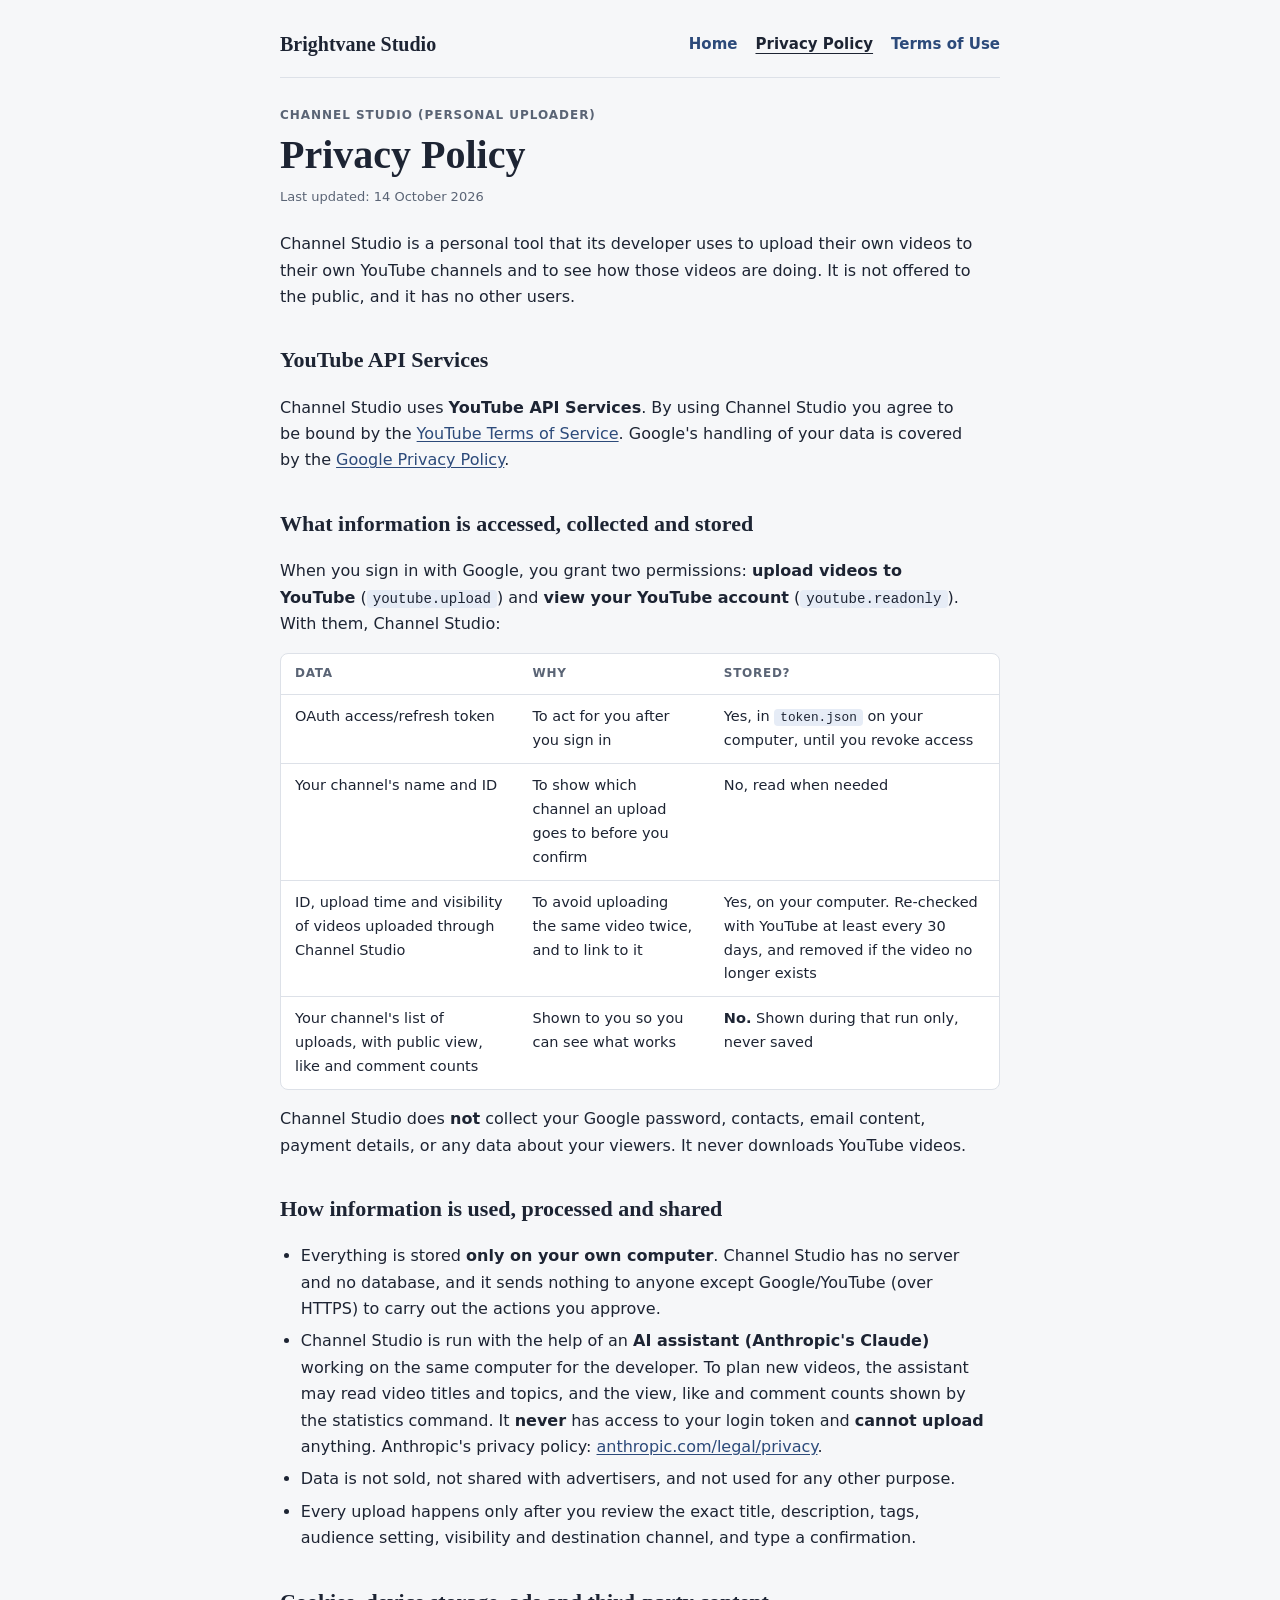
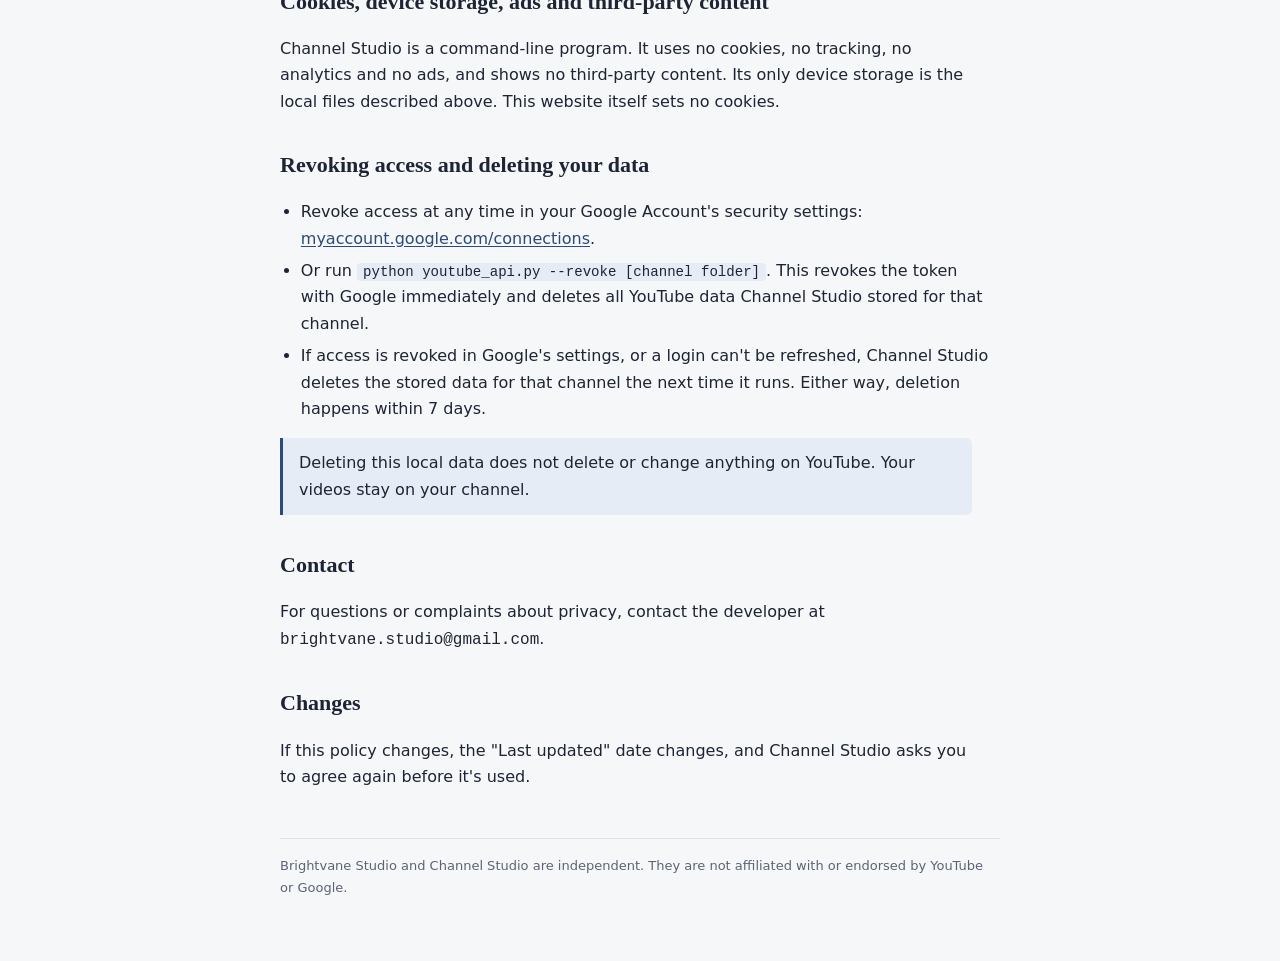
==== privacy.html @ b5968ea5 "Add files via upload" ====
<!doctype html>
<html lang="en">
<head>
<meta charset="utf-8">
<meta name="viewport" content="width=device-width, initial-scale=1">
<title>Privacy Policy | Channel Studio</title>
<meta name="description" content="Privacy Policy for Channel Studio, Brightvane Studio's personal YouTube uploader.">
<link rel="stylesheet" href="style.css">
</head>
<body>
<div class="wrap">
  <nav class="site" aria-label="Site">
    <a class="brand" href="./">Brightvane Studio</a>
    <a href="./">Home</a>
    <a href="privacy.html" aria-current="page">Privacy Policy</a>
    <a href="terms.html">Terms of Use</a>
  </nav>

  <header class="page">
    <p class="eyebrow">Channel Studio (personal uploader)</p>
    <h1>Privacy Policy</h1>
    <p class="updated">Last updated: 14 October 2026</p>
  </header>

  <p>Channel Studio is a personal tool that its developer uses to upload their own videos to their own YouTube channels and to see how those videos are doing. It is not offered to the public, and it has no other users.</p>

  <h2>YouTube API Services</h2>
  <p>Channel Studio uses <strong>YouTube API Services</strong>. By using Channel Studio you agree to be bound by the <a href="https://www.youtube.com/t/terms">YouTube Terms of Service</a>. Google's handling of your data is covered by the <a href="https://policies.google.com/privacy">Google Privacy Policy</a>.</p>

  <h2>What information is accessed, collected and stored</h2>
  <p>When you sign in with Google, you grant two permissions: <strong>upload videos to YouTube</strong> (<code>youtube.upload</code>) and <strong>view your YouTube account</strong> (<code>youtube.readonly</code>). With them, Channel Studio:</p>
  <div class="table-scroll">
    <table>
      <thead><tr><th>Data</th><th>Why</th><th>Stored?</th></tr></thead>
      <tbody>
        <tr><td>OAuth access/refresh token</td><td>To act for you after you sign in</td><td>Yes, in <code>token.json</code> on your computer, until you revoke access</td></tr>
        <tr><td>Your channel's name and ID</td><td>To show which channel an upload goes to before you confirm</td><td>No, read when needed</td></tr>
        <tr><td>ID, upload time and visibility of videos uploaded through Channel Studio</td><td>To avoid uploading the same video twice, and to link to it</td><td>Yes, on your computer. Re-checked with YouTube at least every 30 days, and removed if the video no longer exists</td></tr>
        <tr><td>Your channel's list of uploads, with public view, like and comment counts</td><td>Shown to you so you can see what works</td><td><strong>No.</strong> Shown during that run only, never saved</td></tr>
      </tbody>
    </table>
  </div>
  <p>Channel Studio does <strong>not</strong> collect your Google password, contacts, email content, payment details, or any data about your viewers. It never downloads YouTube videos.</p>

  <h2>How information is used, processed and shared</h2>
  <ul>
    <li>Everything is stored <strong>only on your own computer</strong>. Channel Studio has no server and no database, and it sends nothing to anyone except Google/YouTube (over HTTPS) to carry out the actions you approve.</li>
    <li>Channel Studio is run with the help of an <strong>AI assistant (Anthropic's Claude)</strong> working on the same computer for the developer. To plan new videos, the assistant may read video titles and topics, and the view, like and comment counts shown by the statistics command. It <strong>never</strong> has access to your login token and <strong>cannot upload</strong> anything. Anthropic's privacy policy: <a href="https://www.anthropic.com/legal/privacy">anthropic.com/legal/privacy</a>.</li>
    <li>Data is not sold, not shared with advertisers, and not used for any other purpose.</li>
    <li>Every upload happens only after you review the exact title, description, tags, audience setting, visibility and destination channel, and type a confirmation.</li>
  </ul>

  <h2>Cookies, device storage, ads and third-party content</h2>
  <p>Channel Studio is a command-line program. It uses no cookies, no tracking, no analytics and no ads, and shows no third-party content. Its only device storage is the local files described above. This website itself sets no cookies.</p>

  <h2>Revoking access and deleting your data</h2>
  <ul>
    <li>Revoke access at any time in your Google Account's security settings: <a href="https://myaccount.google.com/connections">myaccount.google.com/connections</a>.</li>
    <li>Or run <code>python youtube_api.py --revoke [channel folder]</code>. This revokes the token with Google immediately and deletes all YouTube data Channel Studio stored for that channel.</li>
    <li>If access is revoked in Google's settings, or a login can't be refreshed, Channel Studio deletes the stored data for that channel the next time it runs. Either way, deletion happens within 7 days.</li>
  </ul>
  <p class="note">Deleting this local data does not delete or change anything on YouTube. Your videos stay on your channel.</p>

  <h2>Contact</h2>
  <p>For questions or complaints about privacy, contact the developer at <span class="email">brightvane.studio@gmail.com</span>.</p>

  <h2>Changes</h2>
  <p>If this policy changes, the "Last updated" date changes, and Channel Studio asks you to agree again before it's used.</p>

  <footer>Brightvane Studio and Channel Studio are independent. They are not affiliated with or endorsed by YouTube or Google.</footer>
</div>
</body>
</html>
---- style.css ----
/* Brightvane Studio site: one readable column, styled like a well-kept handbook. */
:root {
  --bg: #f6f7f9;
  --surface: #ffffff;
  --fg: #1d2433;
  --muted: #5a6475;
  --line: #dde1e8;
  --accent: #2c4a7a;
  --accent-soft: #e6ecf6;
  --font-display: Georgia, "Times New Roman", serif;
  --font-body: "Segoe UI", system-ui, -apple-system, Roboto, Arial, sans-serif;
  --font-mono: Consolas, "SFMono-Regular", Menlo, monospace;
  color-scheme: light;
}
@media (prefers-color-scheme: dark) {
  :root {
    --bg: #11151d; --surface: #181e29; --fg: #e4e8ef; --muted: #9aa4b5;
    --line: #2a3242; --accent: #8fb0e6; --accent-soft: #1f2a3d; color-scheme: dark;
  }
}

* { box-sizing: border-box; }
html { -webkit-text-size-adjust: 100%; }
body { margin: 0; background: var(--bg); color: var(--fg); font-family: var(--font-body); font-size: 16px; line-height: 1.65; }
.wrap { max-width: 760px; margin: 0 auto; padding-inline: 20px; padding-block: 28px 64px; }

nav.site { display: flex; flex-wrap: wrap; align-items: center; gap: 8px 18px; padding-bottom: 16px; border-bottom: 1px solid var(--line); }
nav.site .brand { font-family: var(--font-display); font-weight: 700; font-size: 20px; color: var(--fg); text-decoration: none; margin-right: auto; }
nav.site a { color: var(--accent); text-decoration: none; font-weight: 600; font-size: 15px; }
nav.site a[aria-current="page"] { color: var(--fg); text-decoration: underline; text-underline-offset: 4px; }

header.page { padding-block: 28px 8px; }
.eyebrow { font-size: 12px; letter-spacing: .08em; text-transform: uppercase; color: var(--muted); font-weight: 600; margin: 0; }
h1 { font-family: var(--font-display); font-weight: 700; font-size: clamp(30px, 5vw, 40px); line-height: 1.15; margin: 6px 0 0; text-wrap: balance; }
.updated { font-size: 13px; color: var(--muted); margin: 8px 0 0; }
.lede { color: var(--muted); max-width: 62ch; }
h2 { font-family: var(--font-display); font-weight: 700; font-size: 22px; margin: 32px 0 8px; }
p, li { max-width: 68ch; }
ul, ol { padding-left: 1.3em; display: grid; gap: 6px; }
a { color: var(--accent); text-underline-offset: 2px; }
code { font-family: var(--font-mono); font-size: .88em; background: var(--accent-soft); padding: 1px 6px; border-radius: 4px; overflow-wrap: anywhere; }

.table-scroll { overflow-x: auto; border: 1px solid var(--line); border-radius: 8px; background: var(--surface); margin: 12px 0; }
table { border-collapse: collapse; width: 100%; min-width: 560px; font-size: 14.5px; }
th, td { text-align: left; vertical-align: top; padding: 10px 14px; border-bottom: 1px solid var(--line); }
th { font-size: 12px; letter-spacing: .06em; text-transform: uppercase; color: var(--muted); font-weight: 600; }
tr:last-child td { border-bottom: 0; }

.note { border-left: 3px solid var(--accent); background: var(--accent-soft); padding: 12px 16px; border-radius: 0 6px 6px 0; margin: 16px 0; }
.card { background: var(--surface); border: 1px solid var(--line); border-radius: 8px; padding: 14px 16px; }
.links { display: grid; gap: 10px; grid-template-columns: repeat(auto-fit, minmax(220px, 1fr)); margin-top: 12px; }
.links a.card { text-decoration: none; color: var(--fg); display: grid; gap: 2px; }
.links a.card strong { color: var(--accent); }
.links a.card span { color: var(--muted); font-size: 14px; }
.email { font-family: var(--font-mono); user-select: all; overflow-wrap: anywhere; }

footer { margin-top: 48px; padding-top: 16px; border-top: 1px solid var(--line); font-size: 13px; color: var(--muted); }
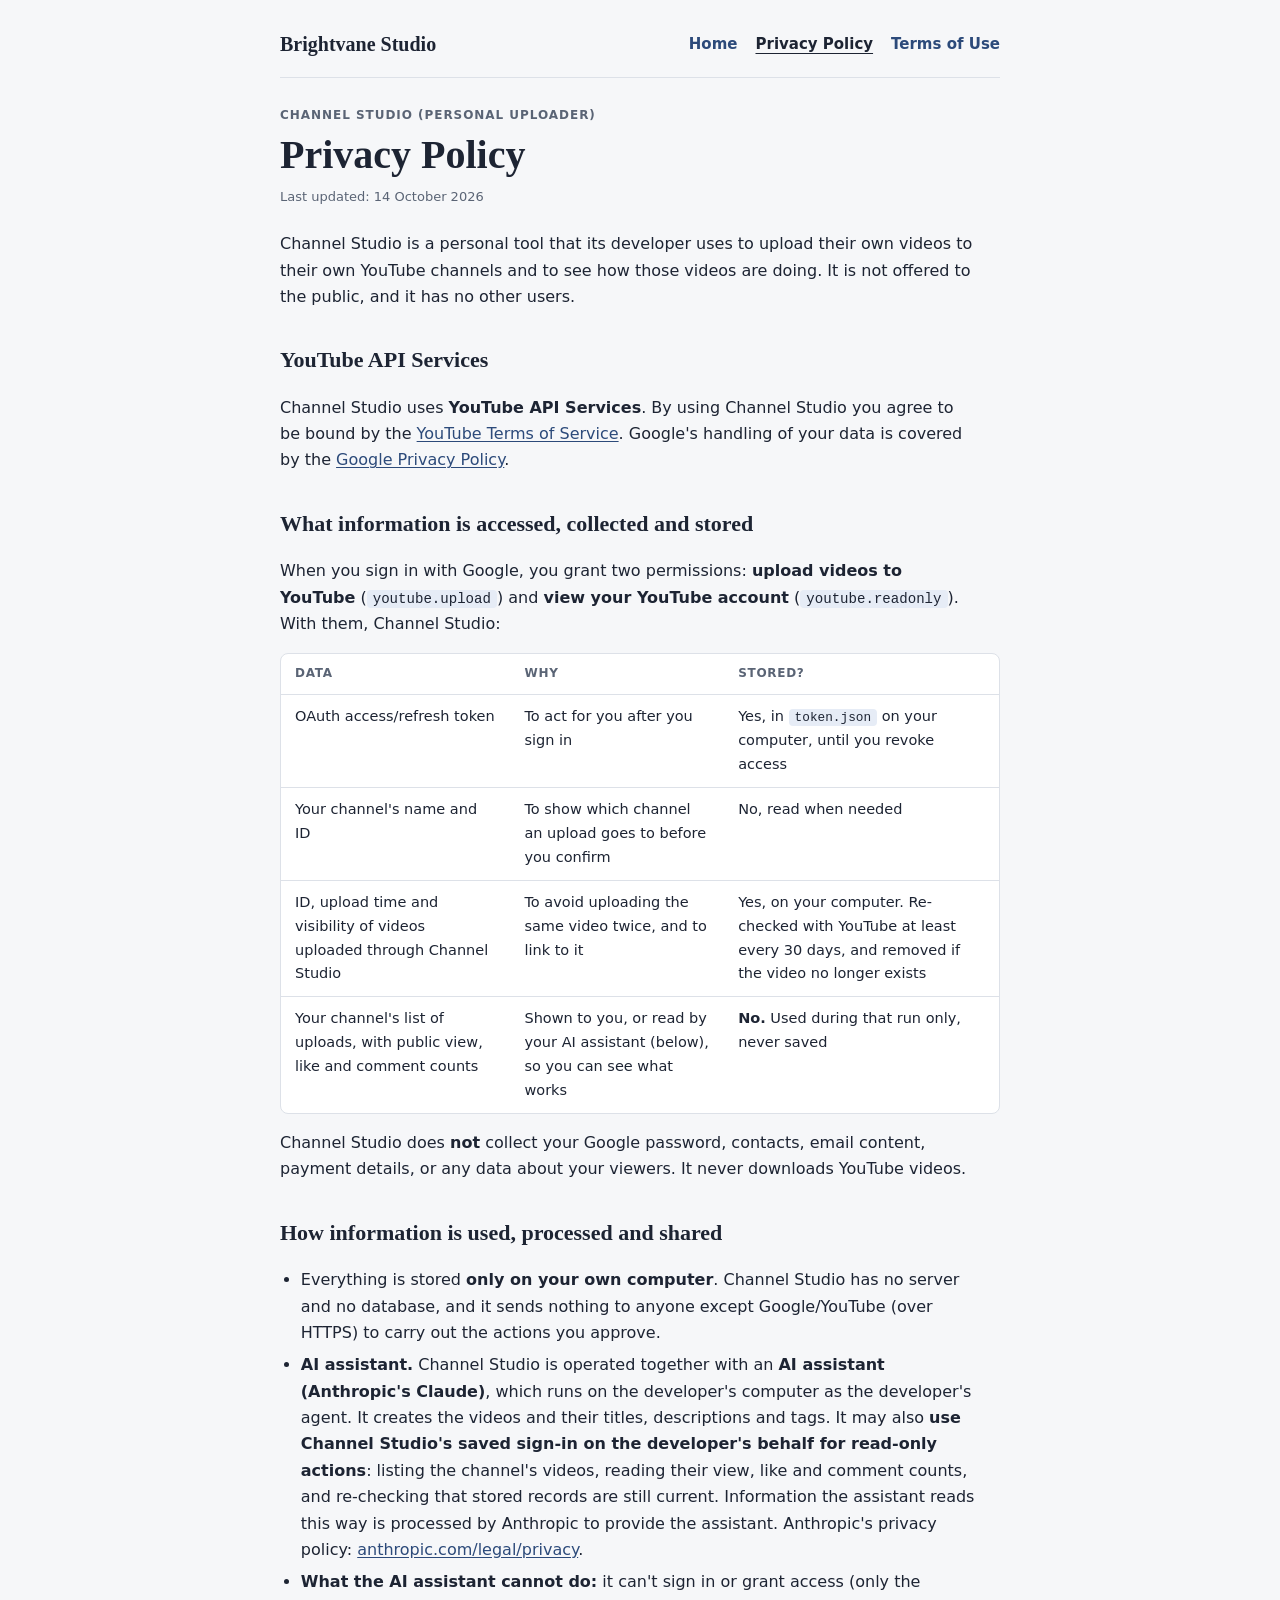
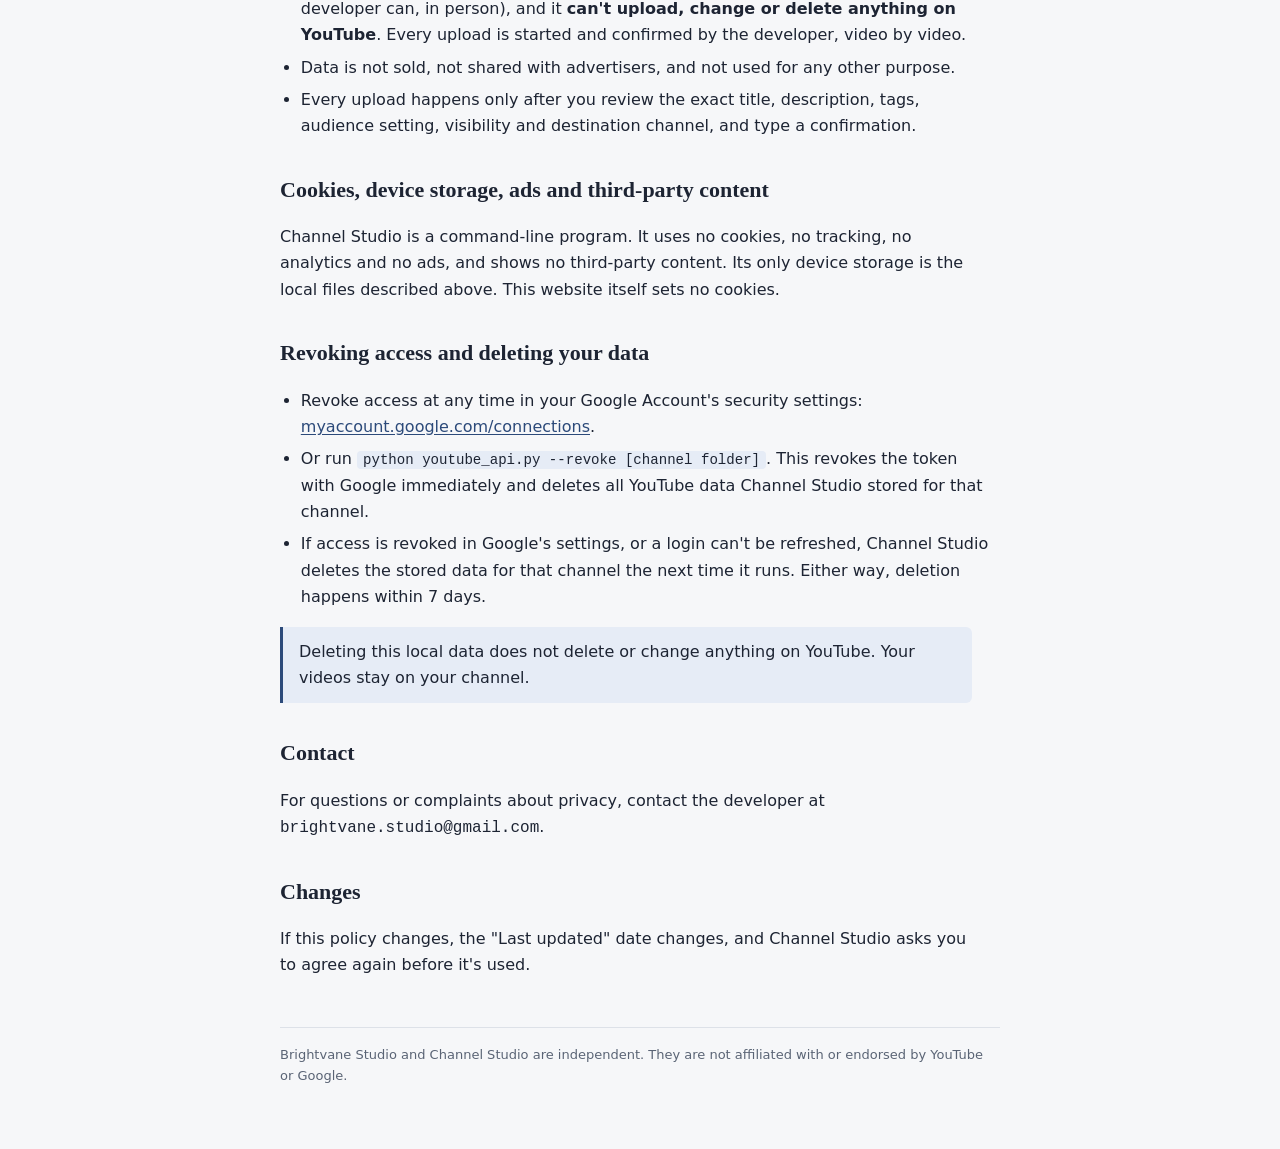
==== commit 83507ecc: "Add files via upload" ====
--- a/privacy.html
+++ b/privacy.html
@@ -1,73 +1,74 @@
-<!doctype html>
-<html lang="en">
-<head>
-<meta charset="utf-8">
-<meta name="viewport" content="width=device-width, initial-scale=1">
-<title>Privacy Policy | Channel Studio</title>
-<meta name="description" content="Privacy Policy for Channel Studio, Brightvane Studio's personal YouTube uploader.">
-<link rel="stylesheet" href="style.css">
-</head>
-<body>
-<div class="wrap">
-  <nav class="site" aria-label="Site">
-    <a class="brand" href="./">Brightvane Studio</a>
-    <a href="./">Home</a>
-    <a href="privacy.html" aria-current="page">Privacy Policy</a>
-    <a href="terms.html">Terms of Use</a>
-  </nav>
-
-  <header class="page">
-    <p class="eyebrow">Channel Studio (personal uploader)</p>
-    <h1>Privacy Policy</h1>
-    <p class="updated">Last updated: 14 October 2026</p>
-  </header>
-
-  <p>Channel Studio is a personal tool that its developer uses to upload their own videos to their own YouTube channels and to see how those videos are doing. It is not offered to the public, and it has no other users.</p>
-
-  <h2>YouTube API Services</h2>
-  <p>Channel Studio uses <strong>YouTube API Services</strong>. By using Channel Studio you agree to be bound by the <a href="https://www.youtube.com/t/terms">YouTube Terms of Service</a>. Google's handling of your data is covered by the <a href="https://policies.google.com/privacy">Google Privacy Policy</a>.</p>
-
-  <h2>What information is accessed, collected and stored</h2>
-  <p>When you sign in with Google, you grant two permissions: <strong>upload videos to YouTube</strong> (<code>youtube.upload</code>) and <strong>view your YouTube account</strong> (<code>youtube.readonly</code>). With them, Channel Studio:</p>
-  <div class="table-scroll">
-    <table>
-      <thead><tr><th>Data</th><th>Why</th><th>Stored?</th></tr></thead>
-      <tbody>
-        <tr><td>OAuth access/refresh token</td><td>To act for you after you sign in</td><td>Yes, in <code>token.json</code> on your computer, until you revoke access</td></tr>
-        <tr><td>Your channel's name and ID</td><td>To show which channel an upload goes to before you confirm</td><td>No, read when needed</td></tr>
-        <tr><td>ID, upload time and visibility of videos uploaded through Channel Studio</td><td>To avoid uploading the same video twice, and to link to it</td><td>Yes, on your computer. Re-checked with YouTube at least every 30 days, and removed if the video no longer exists</td></tr>
-        <tr><td>Your channel's list of uploads, with public view, like and comment counts</td><td>Shown to you so you can see what works</td><td><strong>No.</strong> Shown during that run only, never saved</td></tr>
-      </tbody>
-    </table>
-  </div>
-  <p>Channel Studio does <strong>not</strong> collect your Google password, contacts, email content, payment details, or any data about your viewers. It never downloads YouTube videos.</p>
-
-  <h2>How information is used, processed and shared</h2>
-  <ul>
-    <li>Everything is stored <strong>only on your own computer</strong>. Channel Studio has no server and no database, and it sends nothing to anyone except Google/YouTube (over HTTPS) to carry out the actions you approve.</li>
-    <li>Channel Studio is run with the help of an <strong>AI assistant (Anthropic's Claude)</strong> working on the same computer for the developer. To plan new videos, the assistant may read video titles and topics, and the view, like and comment counts shown by the statistics command. It <strong>never</strong> has access to your login token and <strong>cannot upload</strong> anything. Anthropic's privacy policy: <a href="https://www.anthropic.com/legal/privacy">anthropic.com/legal/privacy</a>.</li>
-    <li>Data is not sold, not shared with advertisers, and not used for any other purpose.</li>
-    <li>Every upload happens only after you review the exact title, description, tags, audience setting, visibility and destination channel, and type a confirmation.</li>
-  </ul>
-
-  <h2>Cookies, device storage, ads and third-party content</h2>
-  <p>Channel Studio is a command-line program. It uses no cookies, no tracking, no analytics and no ads, and shows no third-party content. Its only device storage is the local files described above. This website itself sets no cookies.</p>
-
-  <h2>Revoking access and deleting your data</h2>
-  <ul>
-    <li>Revoke access at any time in your Google Account's security settings: <a href="https://myaccount.google.com/connections">myaccount.google.com/connections</a>.</li>
-    <li>Or run <code>python youtube_api.py --revoke [channel folder]</code>. This revokes the token with Google immediately and deletes all YouTube data Channel Studio stored for that channel.</li>
-    <li>If access is revoked in Google's settings, or a login can't be refreshed, Channel Studio deletes the stored data for that channel the next time it runs. Either way, deletion happens within 7 days.</li>
-  </ul>
-  <p class="note">Deleting this local data does not delete or change anything on YouTube. Your videos stay on your channel.</p>
-
-  <h2>Contact</h2>
-  <p>For questions or complaints about privacy, contact the developer at <span class="email">brightvane.studio@gmail.com</span>.</p>
-
-  <h2>Changes</h2>
-  <p>If this policy changes, the "Last updated" date changes, and Channel Studio asks you to agree again before it's used.</p>
-
-  <footer>Brightvane Studio and Channel Studio are independent. They are not affiliated with or endorsed by YouTube or Google.</footer>
-</div>
-</body>
-</html>
+<!doctype html>
+<html lang="en">
+<head>
+<meta charset="utf-8">
+<meta name="viewport" content="width=device-width, initial-scale=1">
+<title>Privacy Policy | Channel Studio</title>
+<meta name="description" content="Privacy Policy for Channel Studio, Brightvane Studio's personal YouTube uploader.">
+<link rel="stylesheet" href="style.css">
+</head>
+<body>
+<div class="wrap">
+  <nav class="site" aria-label="Site">
+    <a class="brand" href="./">Brightvane Studio</a>
+    <a href="./">Home</a>
+    <a href="privacy.html" aria-current="page">Privacy Policy</a>
+    <a href="terms.html">Terms of Use</a>
+  </nav>
+
+  <header class="page">
+    <p class="eyebrow">Channel Studio (personal uploader)</p>
+    <h1>Privacy Policy</h1>
+    <p class="updated">Last updated: 14 October 2026</p>
+  </header>
+
+  <p>Channel Studio is a personal tool that its developer uses to upload their own videos to their own YouTube channels and to see how those videos are doing. It is not offered to the public, and it has no other users.</p>
+
+  <h2>YouTube API Services</h2>
+  <p>Channel Studio uses <strong>YouTube API Services</strong>. By using Channel Studio you agree to be bound by the <a href="https://www.youtube.com/t/terms">YouTube Terms of Service</a>. Google's handling of your data is covered by the <a href="https://policies.google.com/privacy">Google Privacy Policy</a>.</p>
+
+  <h2>What information is accessed, collected and stored</h2>
+  <p>When you sign in with Google, you grant two permissions: <strong>upload videos to YouTube</strong> (<code>youtube.upload</code>) and <strong>view your YouTube account</strong> (<code>youtube.readonly</code>). With them, Channel Studio:</p>
+  <div class="table-scroll">
+    <table>
+      <thead><tr><th>Data</th><th>Why</th><th>Stored?</th></tr></thead>
+      <tbody>
+        <tr><td>OAuth access/refresh token</td><td>To act for you after you sign in</td><td>Yes, in <code>token.json</code> on your computer, until you revoke access</td></tr>
+        <tr><td>Your channel's name and ID</td><td>To show which channel an upload goes to before you confirm</td><td>No, read when needed</td></tr>
+        <tr><td>ID, upload time and visibility of videos uploaded through Channel Studio</td><td>To avoid uploading the same video twice, and to link to it</td><td>Yes, on your computer. Re-checked with YouTube at least every 30 days, and removed if the video no longer exists</td></tr>
+        <tr><td>Your channel's list of uploads, with public view, like and comment counts</td><td>Shown to you, or read by your AI assistant (below), so you can see what works</td><td><strong>No.</strong> Used during that run only, never saved</td></tr>
+      </tbody>
+    </table>
+  </div>
+  <p>Channel Studio does <strong>not</strong> collect your Google password, contacts, email content, payment details, or any data about your viewers. It never downloads YouTube videos.</p>
+
+  <h2>How information is used, processed and shared</h2>
+  <ul>
+    <li>Everything is stored <strong>only on your own computer</strong>. Channel Studio has no server and no database, and it sends nothing to anyone except Google/YouTube (over HTTPS) to carry out the actions you approve.</li>
+    <li><strong>AI assistant.</strong> Channel Studio is operated together with an <strong>AI assistant (Anthropic's Claude)</strong>, which runs on the developer's computer as the developer's agent. It creates the videos and their titles, descriptions and tags. It may also <strong>use Channel Studio's saved sign-in on the developer's behalf for read-only actions</strong>: listing the channel's videos, reading their view, like and comment counts, and re-checking that stored records are still current. Information the assistant reads this way is processed by Anthropic to provide the assistant. Anthropic's privacy policy: <a href="https://www.anthropic.com/legal/privacy">anthropic.com/legal/privacy</a>.</li>
+    <li><strong>What the AI assistant cannot do:</strong> it can't sign in or grant access (only the developer can, in person), and it <strong>can't upload, change or delete anything on YouTube</strong>. Every upload is started and confirmed by the developer, video by video.</li>
+    <li>Data is not sold, not shared with advertisers, and not used for any other purpose.</li>
+    <li>Every upload happens only after you review the exact title, description, tags, audience setting, visibility and destination channel, and type a confirmation.</li>
+  </ul>
+
+  <h2>Cookies, device storage, ads and third-party content</h2>
+  <p>Channel Studio is a command-line program. It uses no cookies, no tracking, no analytics and no ads, and shows no third-party content. Its only device storage is the local files described above. This website itself sets no cookies.</p>
+
+  <h2>Revoking access and deleting your data</h2>
+  <ul>
+    <li>Revoke access at any time in your Google Account's security settings: <a href="https://myaccount.google.com/connections">myaccount.google.com/connections</a>.</li>
+    <li>Or run <code>python youtube_api.py --revoke [channel folder]</code>. This revokes the token with Google immediately and deletes all YouTube data Channel Studio stored for that channel.</li>
+    <li>If access is revoked in Google's settings, or a login can't be refreshed, Channel Studio deletes the stored data for that channel the next time it runs. Either way, deletion happens within 7 days.</li>
+  </ul>
+  <p class="note">Deleting this local data does not delete or change anything on YouTube. Your videos stay on your channel.</p>
+
+  <h2>Contact</h2>
+  <p>For questions or complaints about privacy, contact the developer at <span class="email">brightvane.studio@gmail.com</span>.</p>
+
+  <h2>Changes</h2>
+  <p>If this policy changes, the "Last updated" date changes, and Channel Studio asks you to agree again before it's used.</p>
+
+  <footer>Brightvane Studio and Channel Studio are independent. They are not affiliated with or endorsed by YouTube or Google.</footer>
+</div>
+</body>
+</html>
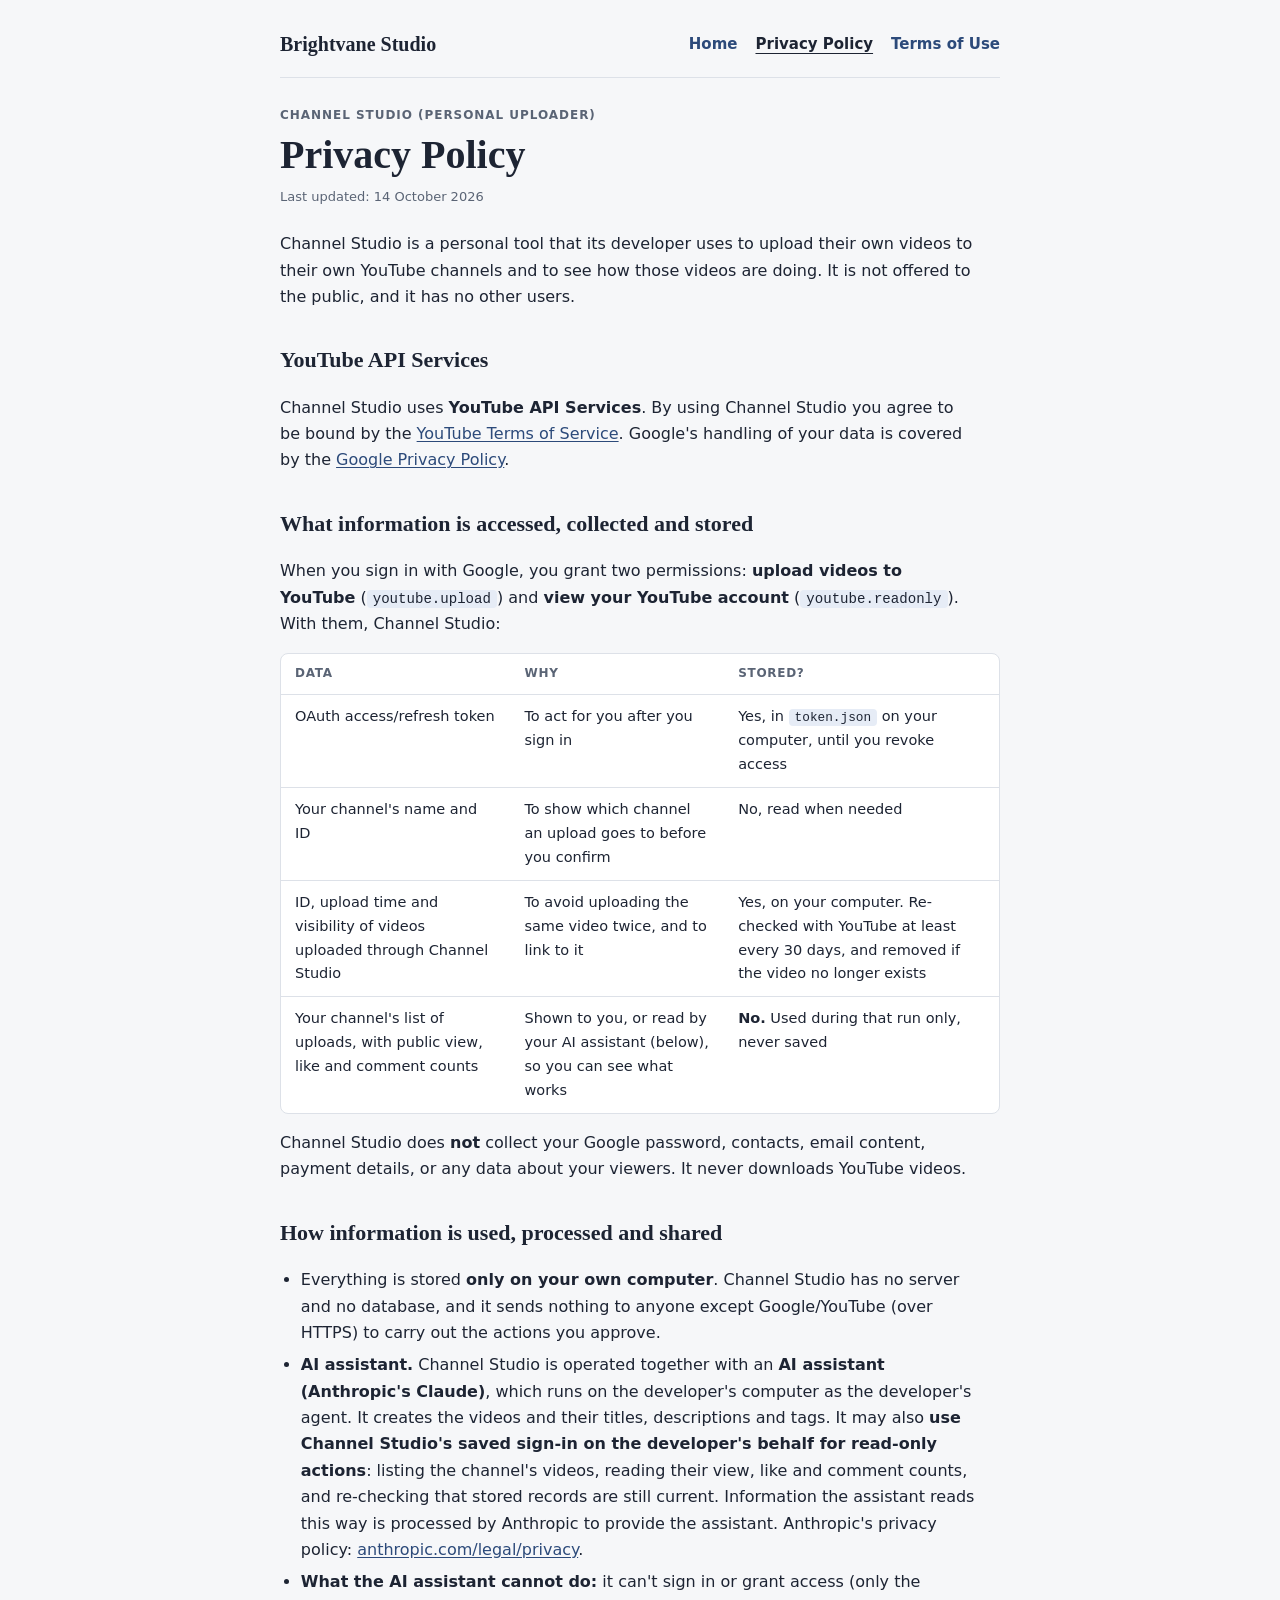
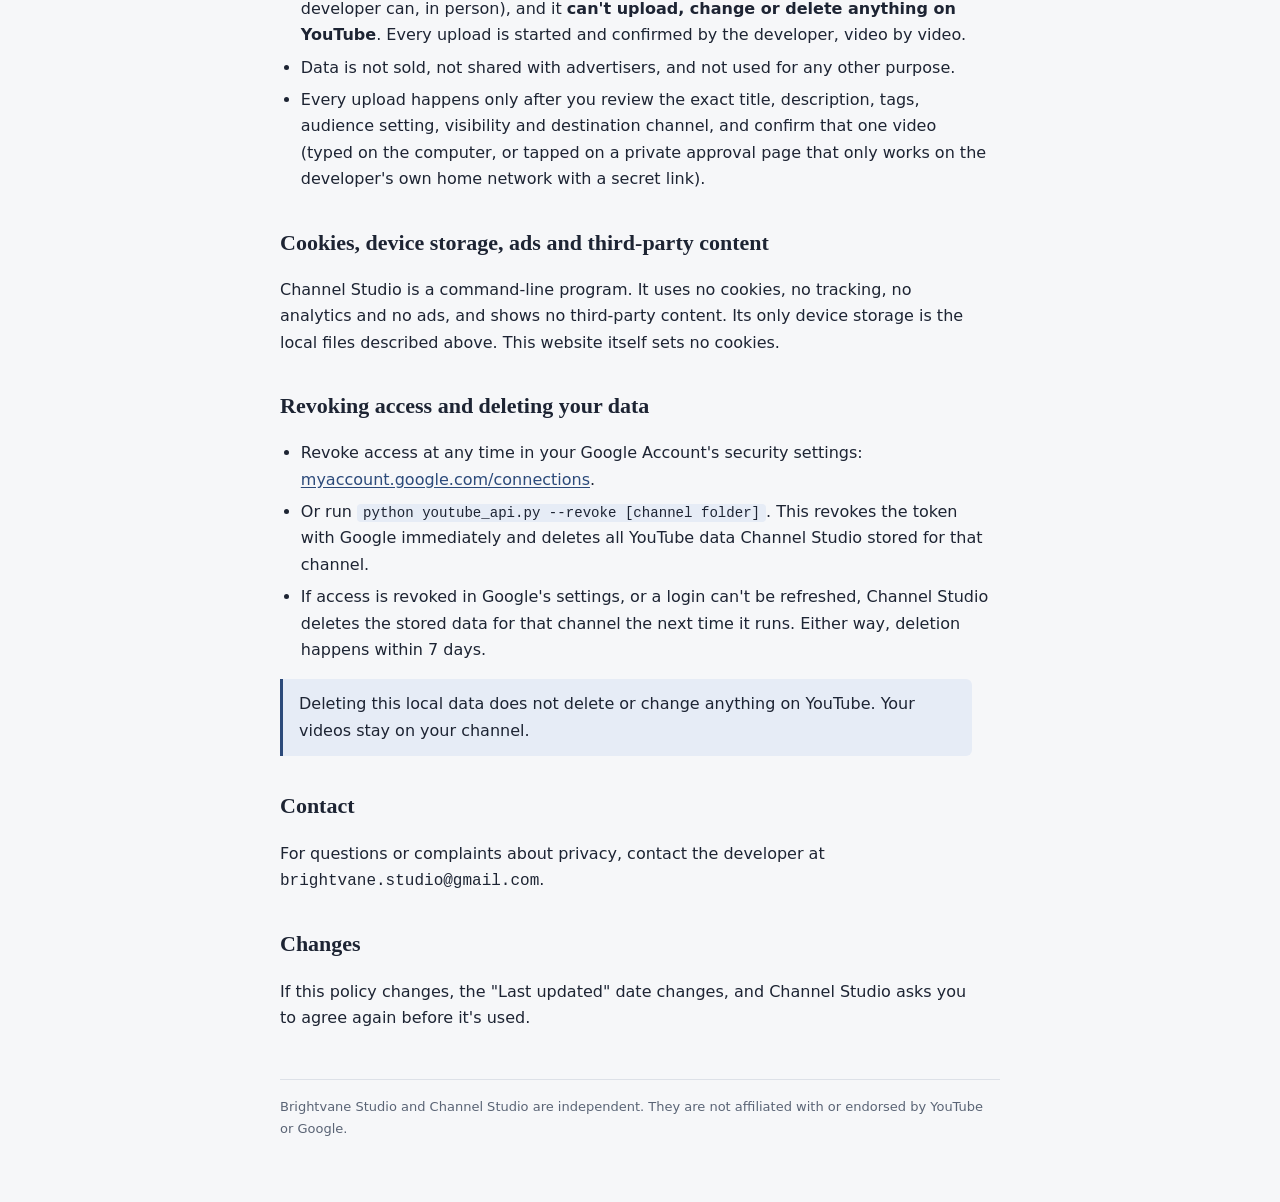
==== commit 0176f06f: "Policies: uploads can also be confirmed on the phone approval page Each upload is still confirmed by" ====
--- a/privacy.html
+++ b/privacy.html
@@ -48,7 +48,7 @@
     <li><strong>AI assistant.</strong> Channel Studio is operated together with an <strong>AI assistant (Anthropic's Claude)</strong>, which runs on the developer's computer as the developer's agent. It creates the videos and their titles, descriptions and tags. It may also <strong>use Channel Studio's saved sign-in on the developer's behalf for read-only actions</strong>: listing the channel's videos, reading their view, like and comment counts, and re-checking that stored records are still current. Information the assistant reads this way is processed by Anthropic to provide the assistant. Anthropic's privacy policy: <a href="https://www.anthropic.com/legal/privacy">anthropic.com/legal/privacy</a>.</li>
     <li><strong>What the AI assistant cannot do:</strong> it can't sign in or grant access (only the developer can, in person), and it <strong>can't upload, change or delete anything on YouTube</strong>. Every upload is started and confirmed by the developer, video by video.</li>
     <li>Data is not sold, not shared with advertisers, and not used for any other purpose.</li>
-    <li>Every upload happens only after you review the exact title, description, tags, audience setting, visibility and destination channel, and type a confirmation.</li>
+    <li>Every upload happens only after you review the exact title, description, tags, audience setting, visibility and destination channel, and confirm that one video (typed on the computer, or tapped on a private approval page that only works on the developer's own home network with a secret link).</li>
   </ul>
 
   <h2>Cookies, device storage, ads and third-party content</h2>
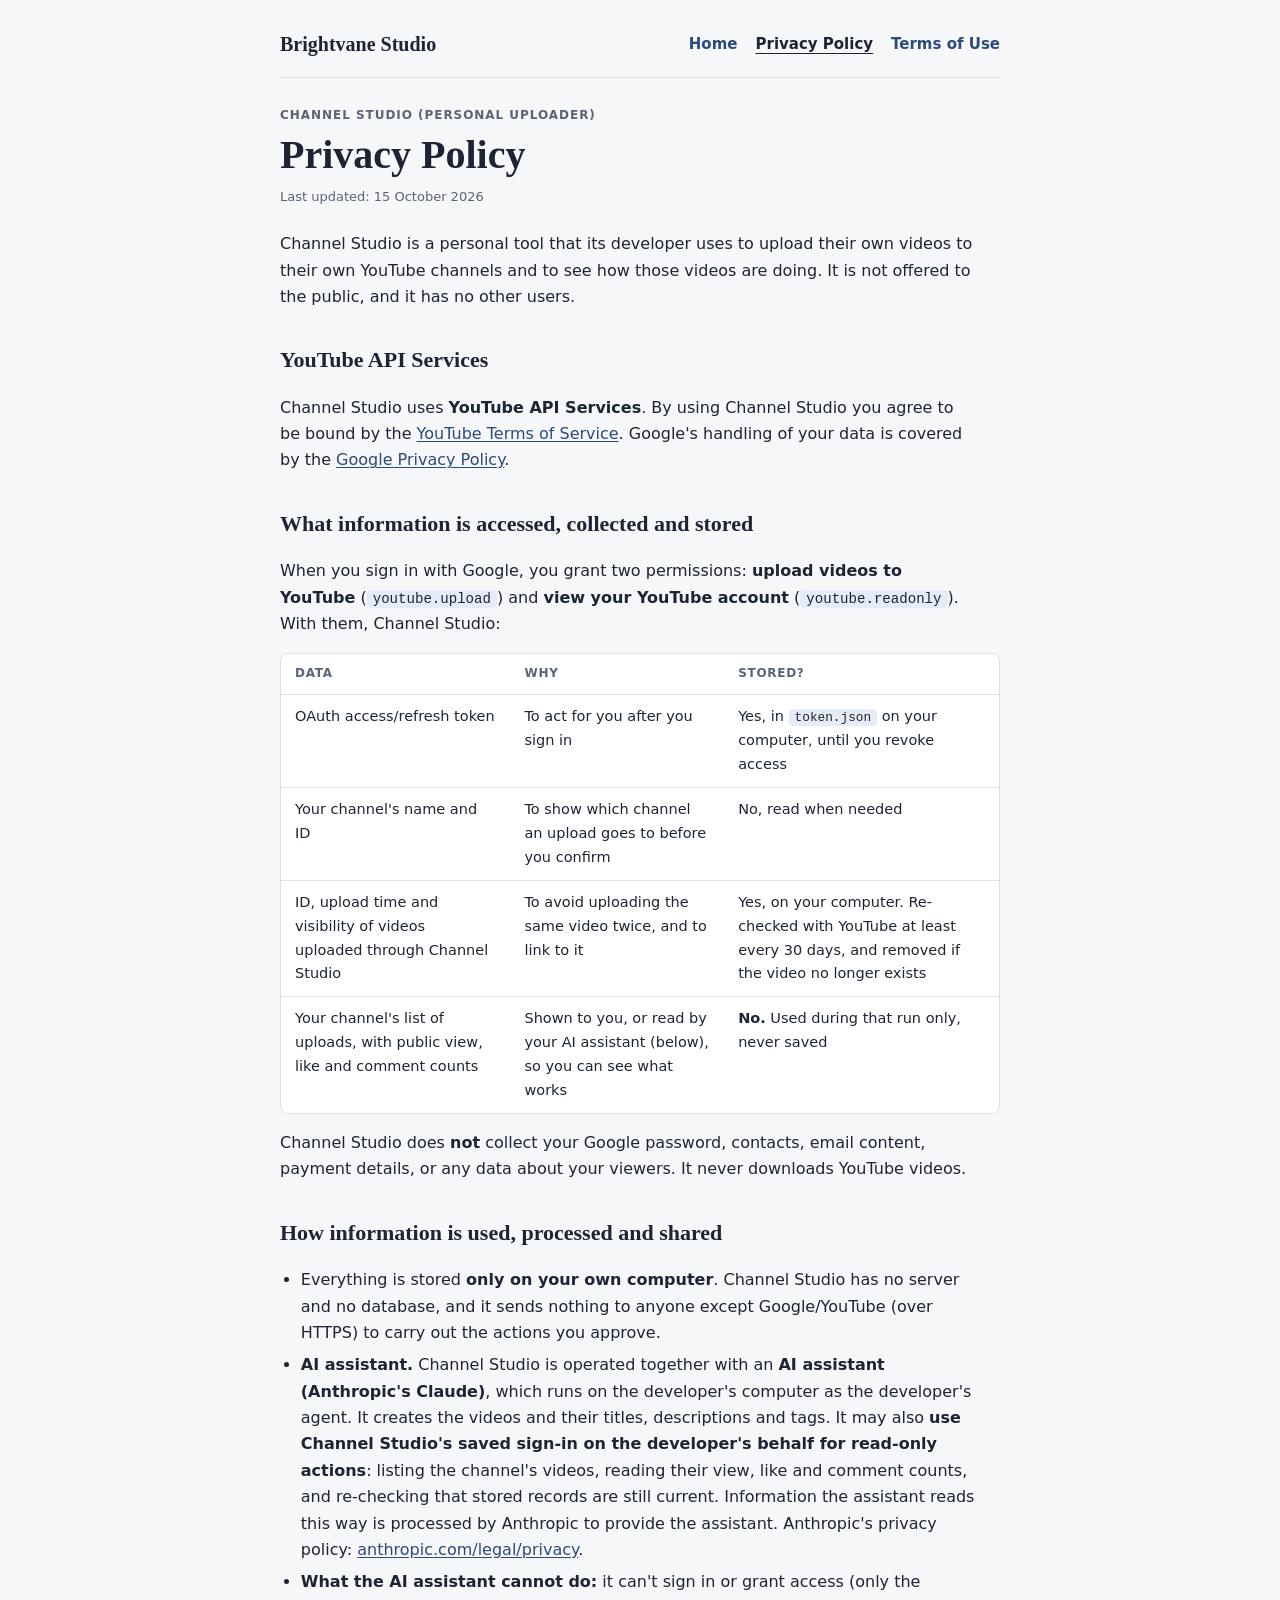
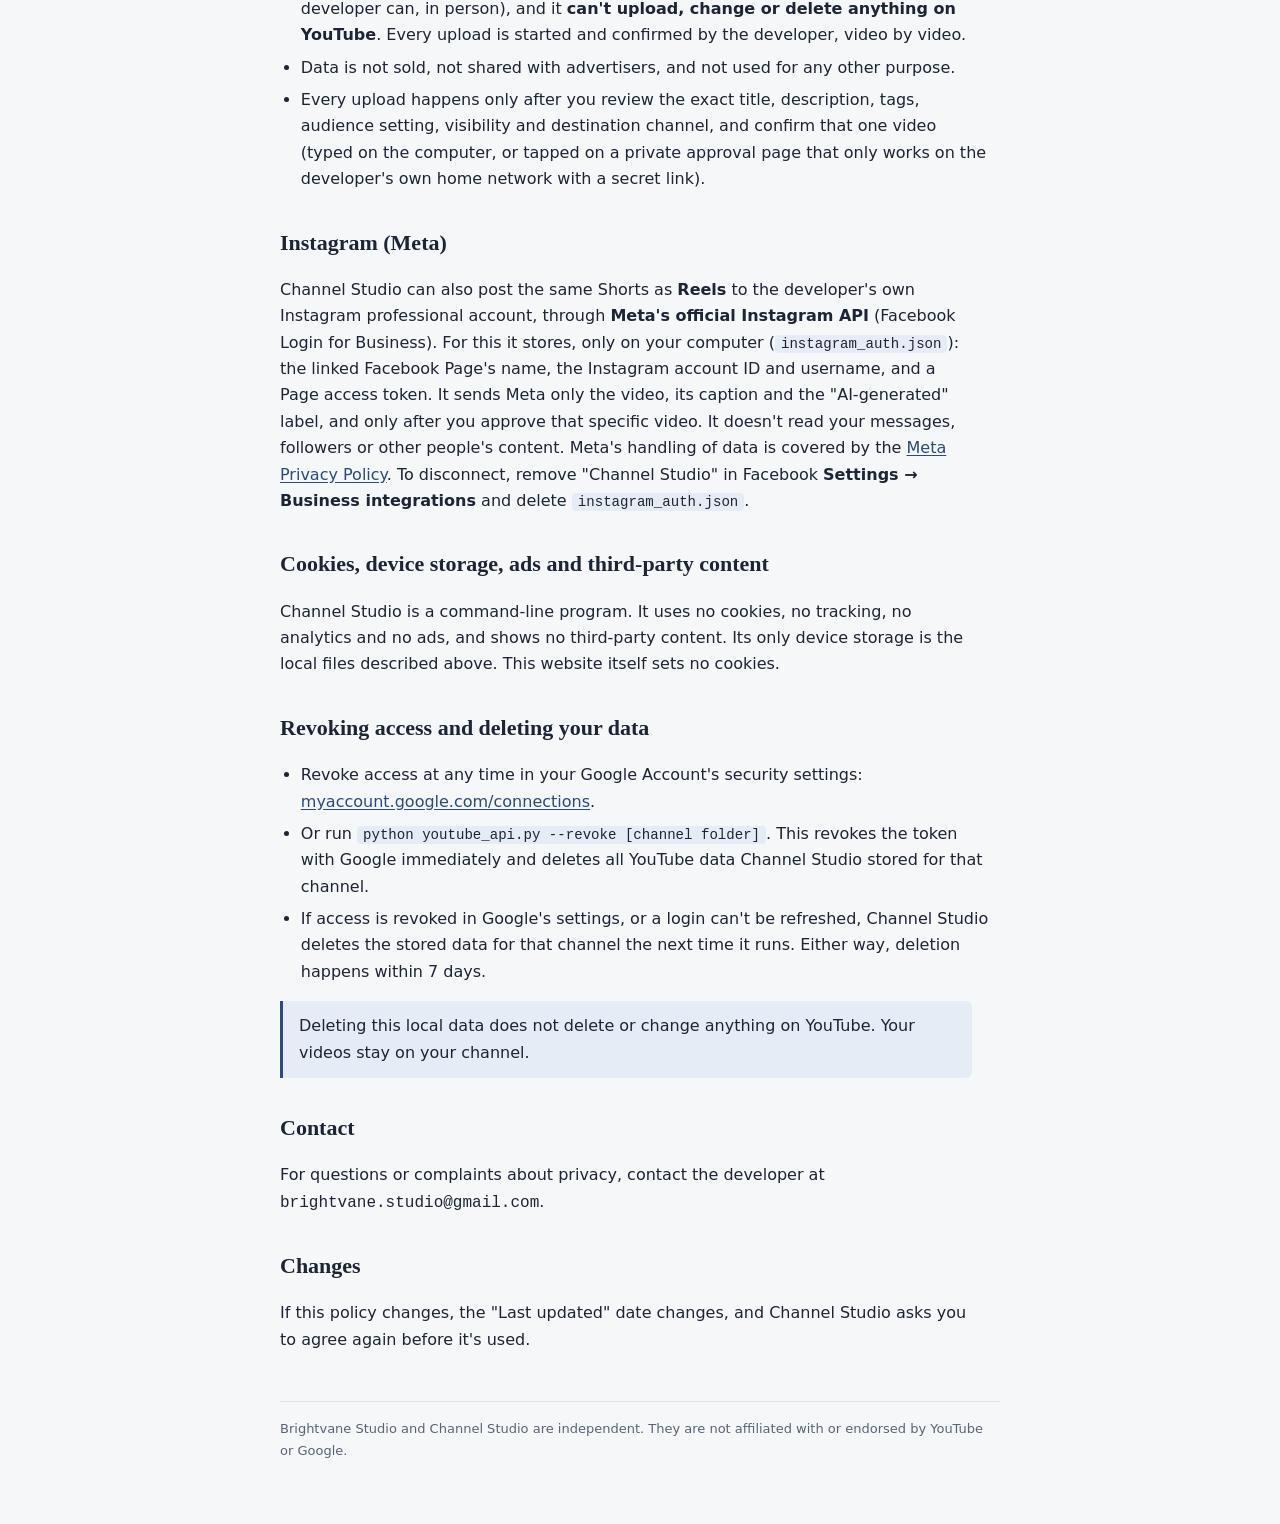
==== commit cb7d9c97: "Policies: posting the same Shorts to Instagram via Meta's official API With the owner's approval of " ====
--- a/privacy.html
+++ b/privacy.html
@@ -19,7 +19,7 @@
   <header class="page">
     <p class="eyebrow">Channel Studio (personal uploader)</p>
     <h1>Privacy Policy</h1>
-    <p class="updated">Last updated: 14 October 2026</p>
+    <p class="updated">Last updated: 15 October 2026</p>
   </header>
 
   <p>Channel Studio is a personal tool that its developer uses to upload their own videos to their own YouTube channels and to see how those videos are doing. It is not offered to the public, and it has no other users.</p>
@@ -51,6 +51,9 @@
     <li>Every upload happens only after you review the exact title, description, tags, audience setting, visibility and destination channel, and confirm that one video (typed on the computer, or tapped on a private approval page that only works on the developer's own home network with a secret link).</li>
   </ul>
 
+  <h2>Instagram (Meta)</h2>
+  <p>Channel Studio can also post the same Shorts as <strong>Reels</strong> to the developer's own Instagram professional account, through <strong>Meta's official Instagram API</strong> (Facebook Login for Business). For this it stores, only on your computer (<code>instagram_auth.json</code>): the linked Facebook Page's name, the Instagram account ID and username, and a Page access token. It sends Meta only the video, its caption and the "AI-generated" label, and only after you approve that specific video. It doesn't read your messages, followers or other people's content. Meta's handling of data is covered by the <a href="https://www.facebook.com/privacy/policy/">Meta Privacy Policy</a>. To disconnect, remove "Channel Studio" in Facebook <strong>Settings → Business integrations</strong> and delete <code>instagram_auth.json</code>.</p>
+
   <h2>Cookies, device storage, ads and third-party content</h2>
   <p>Channel Studio is a command-line program. It uses no cookies, no tracking, no analytics and no ads, and shows no third-party content. Its only device storage is the local files described above. This website itself sets no cookies.</p>
 
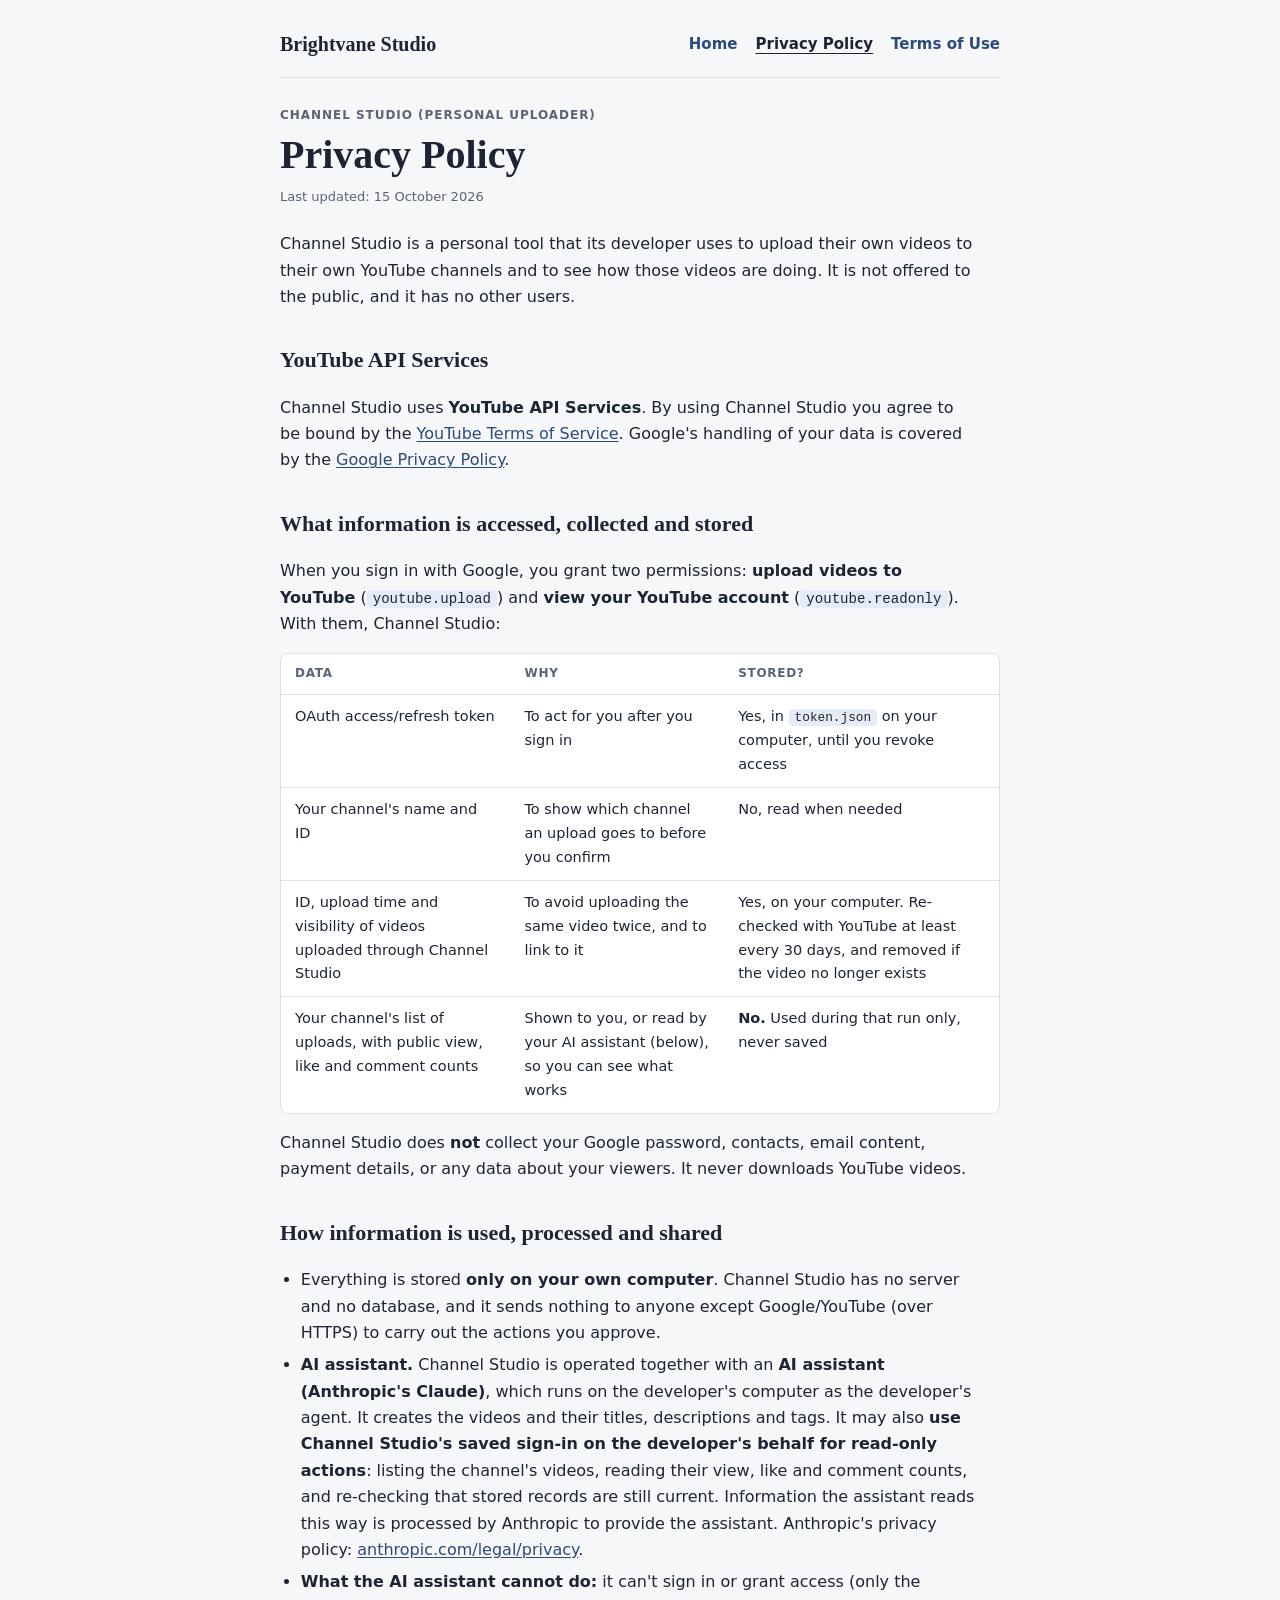
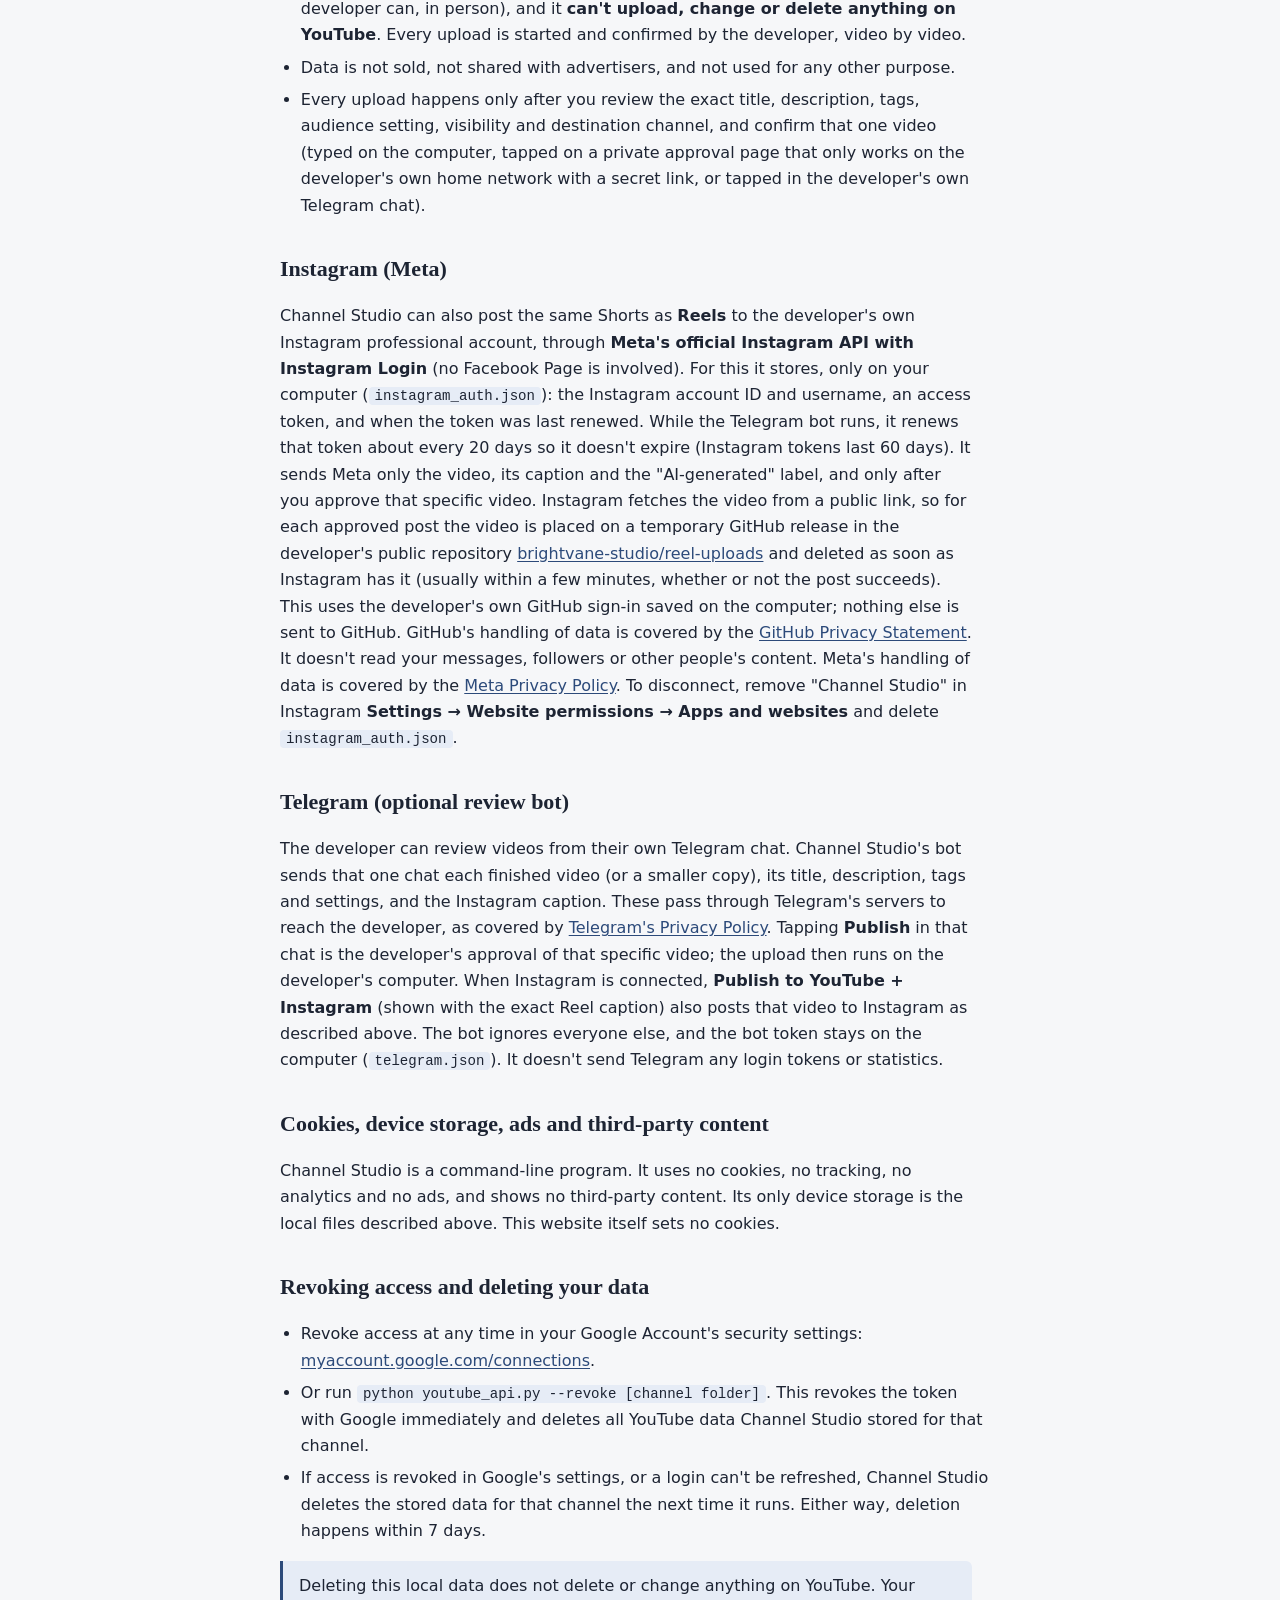
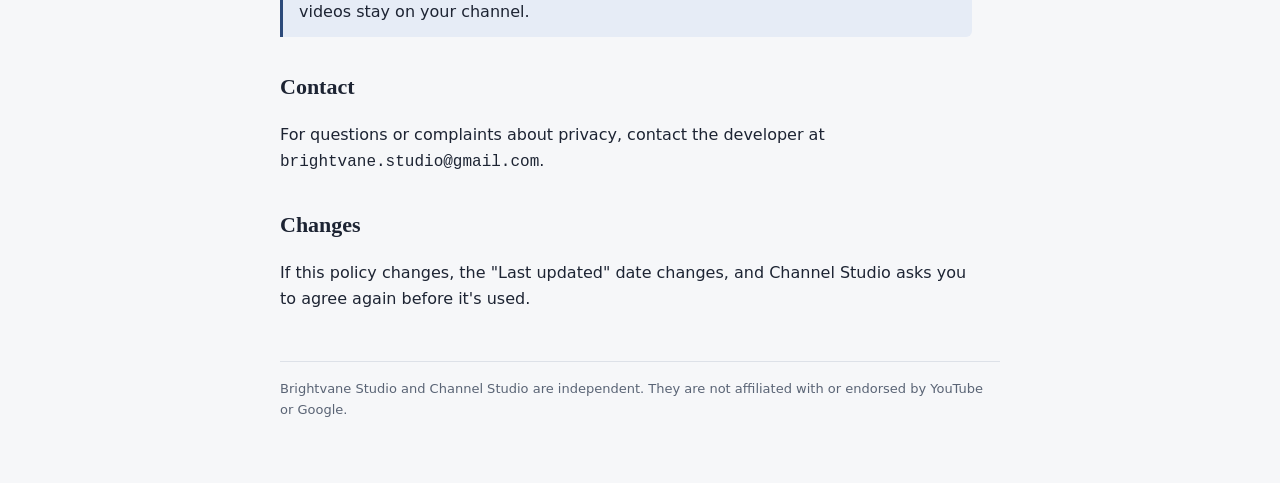
==== commit d20889e0: "Rename Brightvane Animals to Brightvane Mind; disclose Telegram review bot, Instagram Login and temp" ====
--- a/privacy.html
+++ b/privacy.html
@@ -1,77 +1,80 @@
-<!doctype html>
-<html lang="en">
-<head>
-<meta charset="utf-8">
-<meta name="viewport" content="width=device-width, initial-scale=1">
-<title>Privacy Policy | Channel Studio</title>
-<meta name="description" content="Privacy Policy for Channel Studio, Brightvane Studio's personal YouTube uploader.">
-<link rel="stylesheet" href="style.css">
-</head>
-<body>
-<div class="wrap">
-  <nav class="site" aria-label="Site">
-    <a class="brand" href="./">Brightvane Studio</a>
-    <a href="./">Home</a>
-    <a href="privacy.html" aria-current="page">Privacy Policy</a>
-    <a href="terms.html">Terms of Use</a>
-  </nav>
-
-  <header class="page">
-    <p class="eyebrow">Channel Studio (personal uploader)</p>
-    <h1>Privacy Policy</h1>
-    <p class="updated">Last updated: 15 October 2026</p>
-  </header>
-
-  <p>Channel Studio is a personal tool that its developer uses to upload their own videos to their own YouTube channels and to see how those videos are doing. It is not offered to the public, and it has no other users.</p>
-
-  <h2>YouTube API Services</h2>
-  <p>Channel Studio uses <strong>YouTube API Services</strong>. By using Channel Studio you agree to be bound by the <a href="https://www.youtube.com/t/terms">YouTube Terms of Service</a>. Google's handling of your data is covered by the <a href="https://policies.google.com/privacy">Google Privacy Policy</a>.</p>
-
-  <h2>What information is accessed, collected and stored</h2>
-  <p>When you sign in with Google, you grant two permissions: <strong>upload videos to YouTube</strong> (<code>youtube.upload</code>) and <strong>view your YouTube account</strong> (<code>youtube.readonly</code>). With them, Channel Studio:</p>
-  <div class="table-scroll">
-    <table>
-      <thead><tr><th>Data</th><th>Why</th><th>Stored?</th></tr></thead>
-      <tbody>
-        <tr><td>OAuth access/refresh token</td><td>To act for you after you sign in</td><td>Yes, in <code>token.json</code> on your computer, until you revoke access</td></tr>
-        <tr><td>Your channel's name and ID</td><td>To show which channel an upload goes to before you confirm</td><td>No, read when needed</td></tr>
-        <tr><td>ID, upload time and visibility of videos uploaded through Channel Studio</td><td>To avoid uploading the same video twice, and to link to it</td><td>Yes, on your computer. Re-checked with YouTube at least every 30 days, and removed if the video no longer exists</td></tr>
-        <tr><td>Your channel's list of uploads, with public view, like and comment counts</td><td>Shown to you, or read by your AI assistant (below), so you can see what works</td><td><strong>No.</strong> Used during that run only, never saved</td></tr>
-      </tbody>
-    </table>
-  </div>
-  <p>Channel Studio does <strong>not</strong> collect your Google password, contacts, email content, payment details, or any data about your viewers. It never downloads YouTube videos.</p>
-
-  <h2>How information is used, processed and shared</h2>
-  <ul>
-    <li>Everything is stored <strong>only on your own computer</strong>. Channel Studio has no server and no database, and it sends nothing to anyone except Google/YouTube (over HTTPS) to carry out the actions you approve.</li>
-    <li><strong>AI assistant.</strong> Channel Studio is operated together with an <strong>AI assistant (Anthropic's Claude)</strong>, which runs on the developer's computer as the developer's agent. It creates the videos and their titles, descriptions and tags. It may also <strong>use Channel Studio's saved sign-in on the developer's behalf for read-only actions</strong>: listing the channel's videos, reading their view, like and comment counts, and re-checking that stored records are still current. Information the assistant reads this way is processed by Anthropic to provide the assistant. Anthropic's privacy policy: <a href="https://www.anthropic.com/legal/privacy">anthropic.com/legal/privacy</a>.</li>
-    <li><strong>What the AI assistant cannot do:</strong> it can't sign in or grant access (only the developer can, in person), and it <strong>can't upload, change or delete anything on YouTube</strong>. Every upload is started and confirmed by the developer, video by video.</li>
-    <li>Data is not sold, not shared with advertisers, and not used for any other purpose.</li>
-    <li>Every upload happens only after you review the exact title, description, tags, audience setting, visibility and destination channel, and confirm that one video (typed on the computer, or tapped on a private approval page that only works on the developer's own home network with a secret link).</li>
-  </ul>
-
-  <h2>Instagram (Meta)</h2>
-  <p>Channel Studio can also post the same Shorts as <strong>Reels</strong> to the developer's own Instagram professional account, through <strong>Meta's official Instagram API</strong> (Facebook Login for Business). For this it stores, only on your computer (<code>instagram_auth.json</code>): the linked Facebook Page's name, the Instagram account ID and username, and a Page access token. It sends Meta only the video, its caption and the "AI-generated" label, and only after you approve that specific video. It doesn't read your messages, followers or other people's content. Meta's handling of data is covered by the <a href="https://www.facebook.com/privacy/policy/">Meta Privacy Policy</a>. To disconnect, remove "Channel Studio" in Facebook <strong>Settings → Business integrations</strong> and delete <code>instagram_auth.json</code>.</p>
-
-  <h2>Cookies, device storage, ads and third-party content</h2>
-  <p>Channel Studio is a command-line program. It uses no cookies, no tracking, no analytics and no ads, and shows no third-party content. Its only device storage is the local files described above. This website itself sets no cookies.</p>
-
-  <h2>Revoking access and deleting your data</h2>
-  <ul>
-    <li>Revoke access at any time in your Google Account's security settings: <a href="https://myaccount.google.com/connections">myaccount.google.com/connections</a>.</li>
-    <li>Or run <code>python youtube_api.py --revoke [channel folder]</code>. This revokes the token with Google immediately and deletes all YouTube data Channel Studio stored for that channel.</li>
-    <li>If access is revoked in Google's settings, or a login can't be refreshed, Channel Studio deletes the stored data for that channel the next time it runs. Either way, deletion happens within 7 days.</li>
-  </ul>
-  <p class="note">Deleting this local data does not delete or change anything on YouTube. Your videos stay on your channel.</p>
-
-  <h2>Contact</h2>
-  <p>For questions or complaints about privacy, contact the developer at <span class="email">brightvane.studio@gmail.com</span>.</p>
-
-  <h2>Changes</h2>
-  <p>If this policy changes, the "Last updated" date changes, and Channel Studio asks you to agree again before it's used.</p>
-
-  <footer>Brightvane Studio and Channel Studio are independent. They are not affiliated with or endorsed by YouTube or Google.</footer>
-</div>
-</body>
-</html>
+<!doctype html>
+<html lang="en">
+<head>
+<meta charset="utf-8">
+<meta name="viewport" content="width=device-width, initial-scale=1">
+<title>Privacy Policy | Channel Studio</title>
+<meta name="description" content="Privacy Policy for Channel Studio, Brightvane Studio's personal YouTube uploader.">
+<link rel="stylesheet" href="style.css">
+</head>
+<body>
+<div class="wrap">
+  <nav class="site" aria-label="Site">
+    <a class="brand" href="./">Brightvane Studio</a>
+    <a href="./">Home</a>
+    <a href="privacy.html" aria-current="page">Privacy Policy</a>
+    <a href="terms.html">Terms of Use</a>
+  </nav>
+
+  <header class="page">
+    <p class="eyebrow">Channel Studio (personal uploader)</p>
+    <h1>Privacy Policy</h1>
+    <p class="updated">Last updated: 15 October 2026</p>
+  </header>
+
+  <p>Channel Studio is a personal tool that its developer uses to upload their own videos to their own YouTube channels and to see how those videos are doing. It is not offered to the public, and it has no other users.</p>
+
+  <h2>YouTube API Services</h2>
+  <p>Channel Studio uses <strong>YouTube API Services</strong>. By using Channel Studio you agree to be bound by the <a href="https://www.youtube.com/t/terms">YouTube Terms of Service</a>. Google's handling of your data is covered by the <a href="https://policies.google.com/privacy">Google Privacy Policy</a>.</p>
+
+  <h2>What information is accessed, collected and stored</h2>
+  <p>When you sign in with Google, you grant two permissions: <strong>upload videos to YouTube</strong> (<code>youtube.upload</code>) and <strong>view your YouTube account</strong> (<code>youtube.readonly</code>). With them, Channel Studio:</p>
+  <div class="table-scroll">
+    <table>
+      <thead><tr><th>Data</th><th>Why</th><th>Stored?</th></tr></thead>
+      <tbody>
+        <tr><td>OAuth access/refresh token</td><td>To act for you after you sign in</td><td>Yes, in <code>token.json</code> on your computer, until you revoke access</td></tr>
+        <tr><td>Your channel's name and ID</td><td>To show which channel an upload goes to before you confirm</td><td>No, read when needed</td></tr>
+        <tr><td>ID, upload time and visibility of videos uploaded through Channel Studio</td><td>To avoid uploading the same video twice, and to link to it</td><td>Yes, on your computer. Re-checked with YouTube at least every 30 days, and removed if the video no longer exists</td></tr>
+        <tr><td>Your channel's list of uploads, with public view, like and comment counts</td><td>Shown to you, or read by your AI assistant (below), so you can see what works</td><td><strong>No.</strong> Used during that run only, never saved</td></tr>
+      </tbody>
+    </table>
+  </div>
+  <p>Channel Studio does <strong>not</strong> collect your Google password, contacts, email content, payment details, or any data about your viewers. It never downloads YouTube videos.</p>
+
+  <h2>How information is used, processed and shared</h2>
+  <ul>
+    <li>Everything is stored <strong>only on your own computer</strong>. Channel Studio has no server and no database, and it sends nothing to anyone except Google/YouTube (over HTTPS) to carry out the actions you approve.</li>
+    <li><strong>AI assistant.</strong> Channel Studio is operated together with an <strong>AI assistant (Anthropic's Claude)</strong>, which runs on the developer's computer as the developer's agent. It creates the videos and their titles, descriptions and tags. It may also <strong>use Channel Studio's saved sign-in on the developer's behalf for read-only actions</strong>: listing the channel's videos, reading their view, like and comment counts, and re-checking that stored records are still current. Information the assistant reads this way is processed by Anthropic to provide the assistant. Anthropic's privacy policy: <a href="https://www.anthropic.com/legal/privacy">anthropic.com/legal/privacy</a>.</li>
+    <li><strong>What the AI assistant cannot do:</strong> it can't sign in or grant access (only the developer can, in person), and it <strong>can't upload, change or delete anything on YouTube</strong>. Every upload is started and confirmed by the developer, video by video.</li>
+    <li>Data is not sold, not shared with advertisers, and not used for any other purpose.</li>
+    <li>Every upload happens only after you review the exact title, description, tags, audience setting, visibility and destination channel, and confirm that one video (typed on the computer, tapped on a private approval page that only works on the developer's own home network with a secret link, or tapped in the developer's own Telegram chat).</li>
+  </ul>
+
+  <h2>Instagram (Meta)</h2>
+  <p>Channel Studio can also post the same Shorts as <strong>Reels</strong> to the developer's own Instagram professional account, through <strong>Meta's official Instagram API with Instagram Login</strong> (no Facebook Page is involved). For this it stores, only on your computer (<code>instagram_auth.json</code>): the Instagram account ID and username, an access token, and when the token was last renewed. While the Telegram bot runs, it renews that token about every 20 days so it doesn't expire (Instagram tokens last 60 days). It sends Meta only the video, its caption and the "AI-generated" label, and only after you approve that specific video. Instagram fetches the video from a public link, so for each approved post the video is placed on a temporary GitHub release in the developer's public repository <a href="https://github.com/brightvane-studio/reel-uploads">brightvane-studio/reel-uploads</a> and deleted as soon as Instagram has it (usually within a few minutes, whether or not the post succeeds). This uses the developer's own GitHub sign-in saved on the computer; nothing else is sent to GitHub. GitHub's handling of data is covered by the <a href="https://docs.github.com/site-policy/privacy-policies/github-general-privacy-statement">GitHub Privacy Statement</a>. It doesn't read your messages, followers or other people's content. Meta's handling of data is covered by the <a href="https://www.facebook.com/privacy/policy/">Meta Privacy Policy</a>. To disconnect, remove "Channel Studio" in Instagram <strong>Settings → Website permissions → Apps and websites</strong> and delete <code>instagram_auth.json</code>.</p>
+
+  <h2>Telegram (optional review bot)</h2>
+  <p>The developer can review videos from their own Telegram chat. Channel Studio's bot sends that one chat each finished video (or a smaller copy), its title, description, tags and settings, and the Instagram caption. These pass through Telegram's servers to reach the developer, as covered by <a href="https://telegram.org/privacy">Telegram's Privacy Policy</a>. Tapping <strong>Publish</strong> in that chat is the developer's approval of that specific video; the upload then runs on the developer's computer. When Instagram is connected, <strong>Publish to YouTube + Instagram</strong> (shown with the exact Reel caption) also posts that video to Instagram as described above. The bot ignores everyone else, and the bot token stays on the computer (<code>telegram.json</code>). It doesn't send Telegram any login tokens or statistics.</p>
+
+  <h2>Cookies, device storage, ads and third-party content</h2>
+  <p>Channel Studio is a command-line program. It uses no cookies, no tracking, no analytics and no ads, and shows no third-party content. Its only device storage is the local files described above. This website itself sets no cookies.</p>
+
+  <h2>Revoking access and deleting your data</h2>
+  <ul>
+    <li>Revoke access at any time in your Google Account's security settings: <a href="https://myaccount.google.com/connections">myaccount.google.com/connections</a>.</li>
+    <li>Or run <code>python youtube_api.py --revoke [channel folder]</code>. This revokes the token with Google immediately and deletes all YouTube data Channel Studio stored for that channel.</li>
+    <li>If access is revoked in Google's settings, or a login can't be refreshed, Channel Studio deletes the stored data for that channel the next time it runs. Either way, deletion happens within 7 days.</li>
+  </ul>
+  <p class="note">Deleting this local data does not delete or change anything on YouTube. Your videos stay on your channel.</p>
+
+  <h2>Contact</h2>
+  <p>For questions or complaints about privacy, contact the developer at <span class="email">brightvane.studio@gmail.com</span>.</p>
+
+  <h2>Changes</h2>
+  <p>If this policy changes, the "Last updated" date changes, and Channel Studio asks you to agree again before it's used.</p>
+
+  <footer>Brightvane Studio and Channel Studio are independent. They are not affiliated with or endorsed by YouTube or Google.</footer>
+</div>
+</body>
+</html>
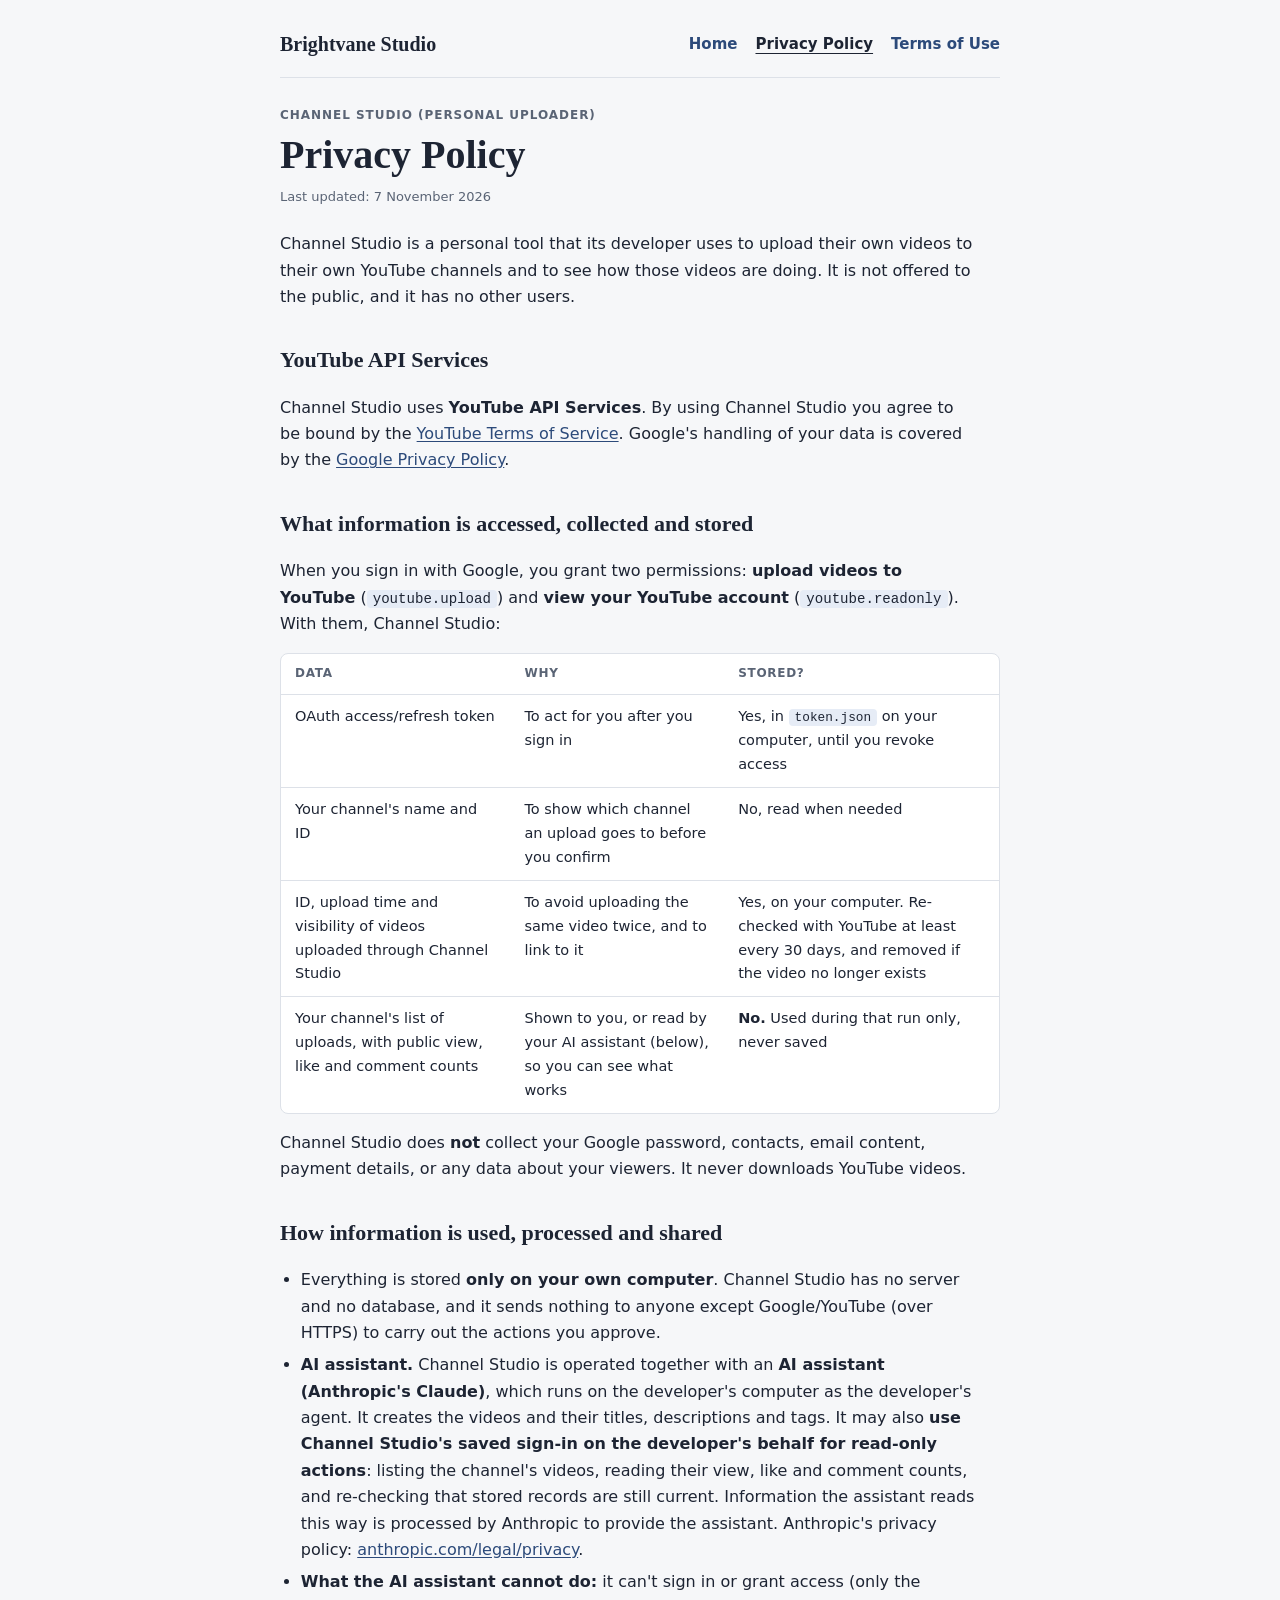
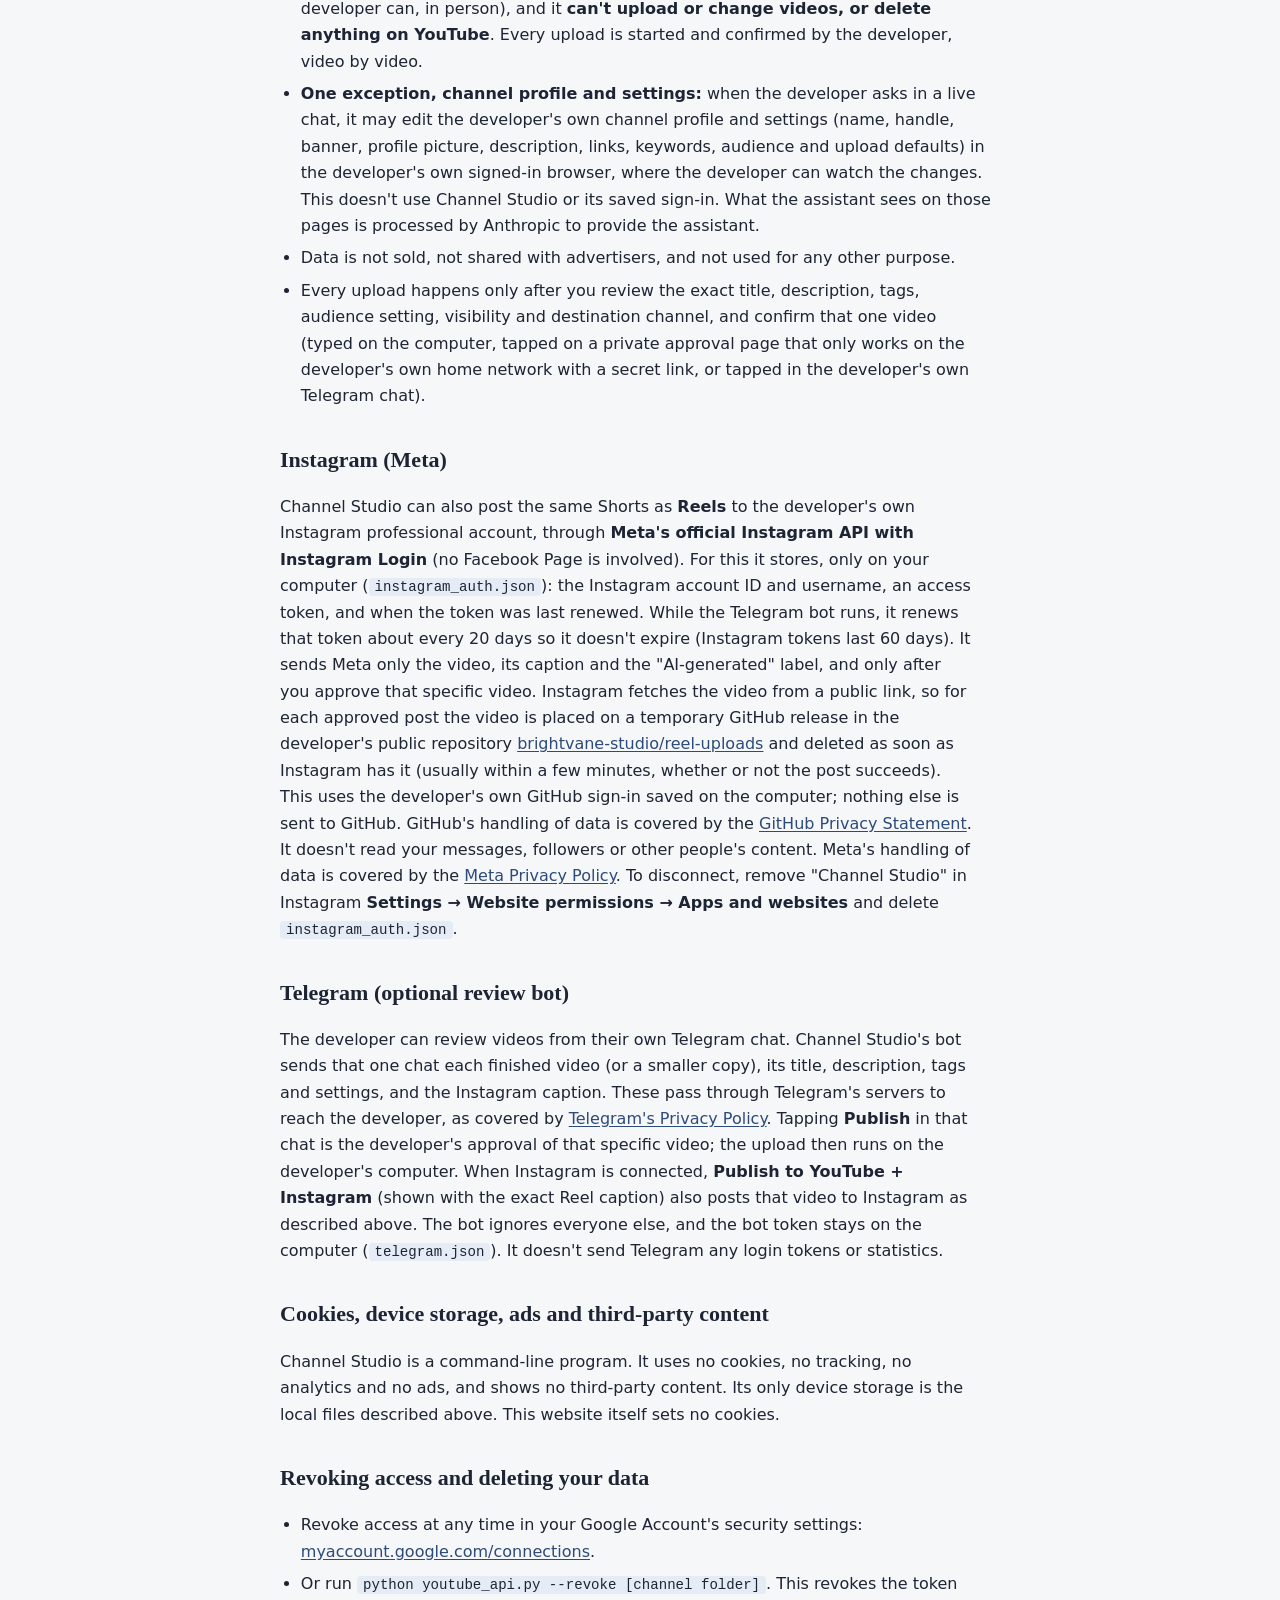
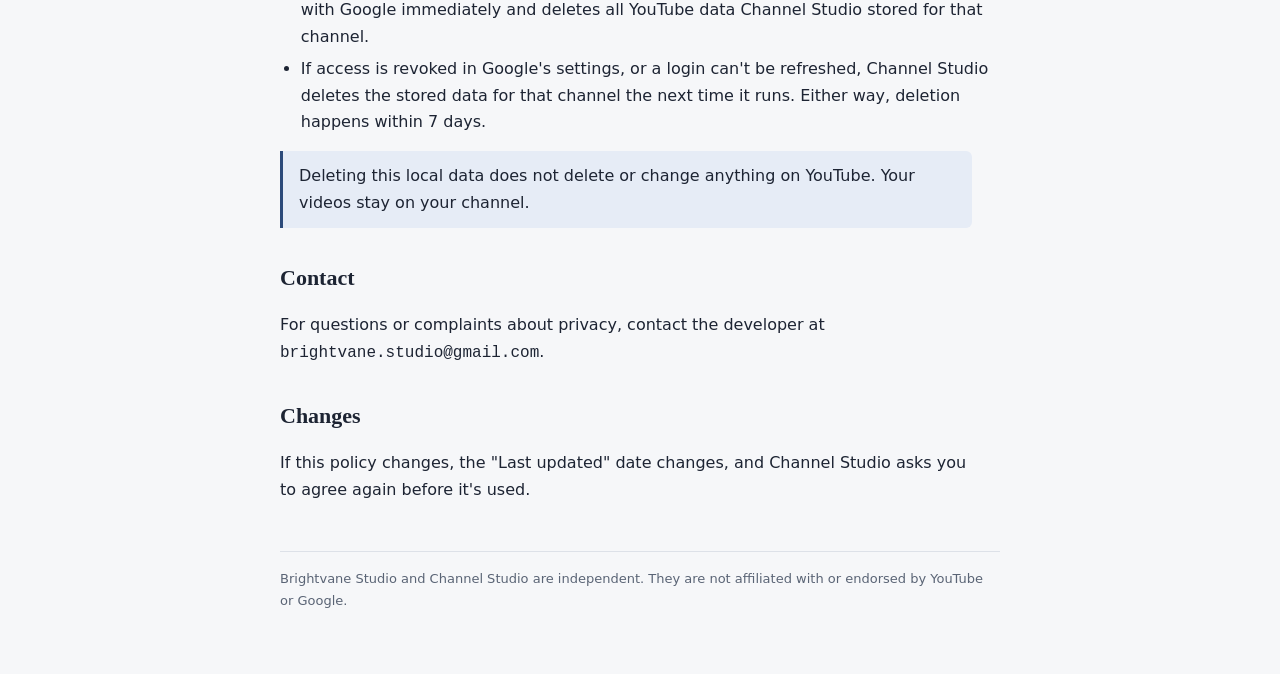
==== commit 9f0119d7: "Policies: assistant may edit channel profile and settings in the owner's browser when asked Co-Autho" ====
--- a/privacy.html
+++ b/privacy.html
@@ -19,7 +19,7 @@
   <header class="page">
     <p class="eyebrow">Channel Studio (personal uploader)</p>
     <h1>Privacy Policy</h1>
-    <p class="updated">Last updated: 15 October 2026</p>
+    <p class="updated">Last updated: 7 November 2026</p>
   </header>
 
   <p>Channel Studio is a personal tool that its developer uses to upload their own videos to their own YouTube channels and to see how those videos are doing. It is not offered to the public, and it has no other users.</p>
@@ -46,7 +46,8 @@
   <ul>
     <li>Everything is stored <strong>only on your own computer</strong>. Channel Studio has no server and no database, and it sends nothing to anyone except Google/YouTube (over HTTPS) to carry out the actions you approve.</li>
     <li><strong>AI assistant.</strong> Channel Studio is operated together with an <strong>AI assistant (Anthropic's Claude)</strong>, which runs on the developer's computer as the developer's agent. It creates the videos and their titles, descriptions and tags. It may also <strong>use Channel Studio's saved sign-in on the developer's behalf for read-only actions</strong>: listing the channel's videos, reading their view, like and comment counts, and re-checking that stored records are still current. Information the assistant reads this way is processed by Anthropic to provide the assistant. Anthropic's privacy policy: <a href="https://www.anthropic.com/legal/privacy">anthropic.com/legal/privacy</a>.</li>
-    <li><strong>What the AI assistant cannot do:</strong> it can't sign in or grant access (only the developer can, in person), and it <strong>can't upload, change or delete anything on YouTube</strong>. Every upload is started and confirmed by the developer, video by video.</li>
+    <li><strong>What the AI assistant cannot do:</strong> it can't sign in or grant access (only the developer can, in person), and it <strong>can't upload or change videos, or delete anything on YouTube</strong>. Every upload is started and confirmed by the developer, video by video.</li>
+    <li><strong>One exception, channel profile and settings:</strong> when the developer asks in a live chat, it may edit the developer's own channel profile and settings (name, handle, banner, profile picture, description, links, keywords, audience and upload defaults) in the developer's own signed-in browser, where the developer can watch the changes. This doesn't use Channel Studio or its saved sign-in. What the assistant sees on those pages is processed by Anthropic to provide the assistant.</li>
     <li>Data is not sold, not shared with advertisers, and not used for any other purpose.</li>
     <li>Every upload happens only after you review the exact title, description, tags, audience setting, visibility and destination channel, and confirm that one video (typed on the computer, tapped on a private approval page that only works on the developer's own home network with a secret link, or tapped in the developer's own Telegram chat).</li>
   </ul>
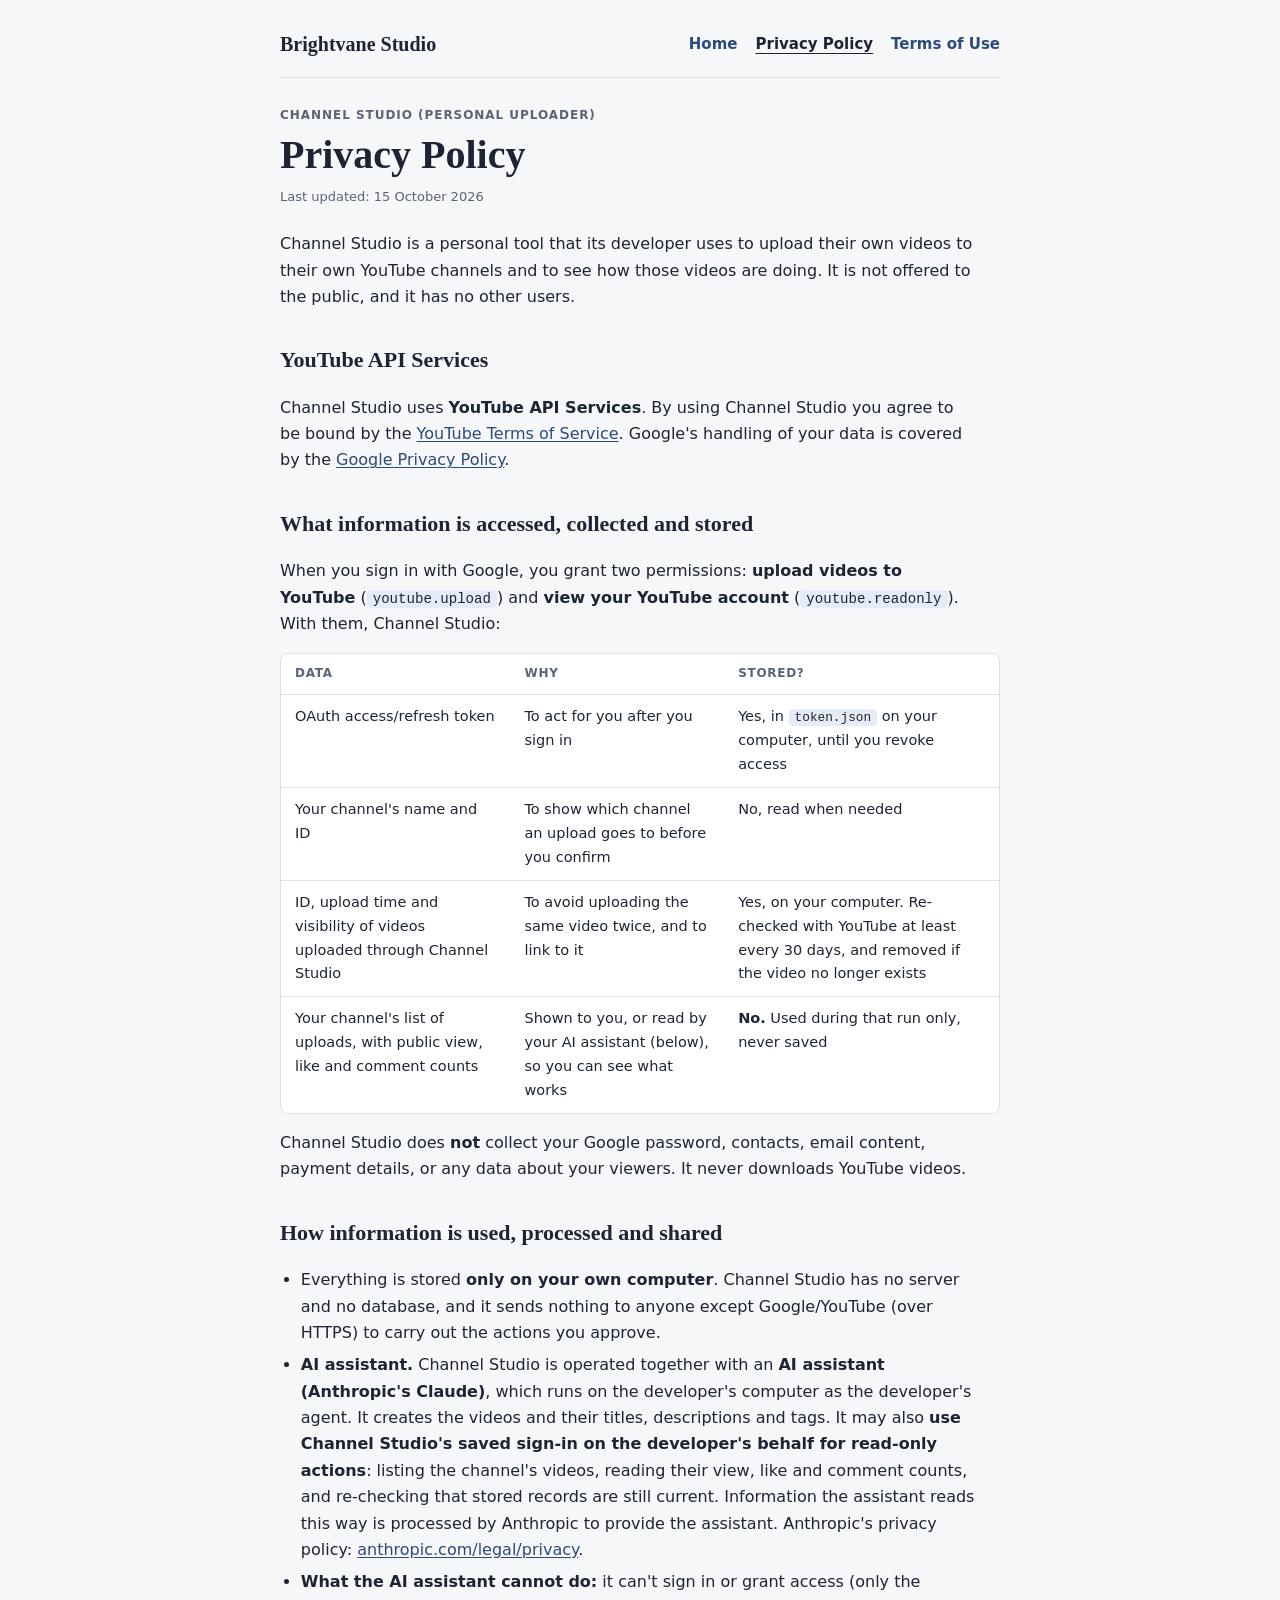
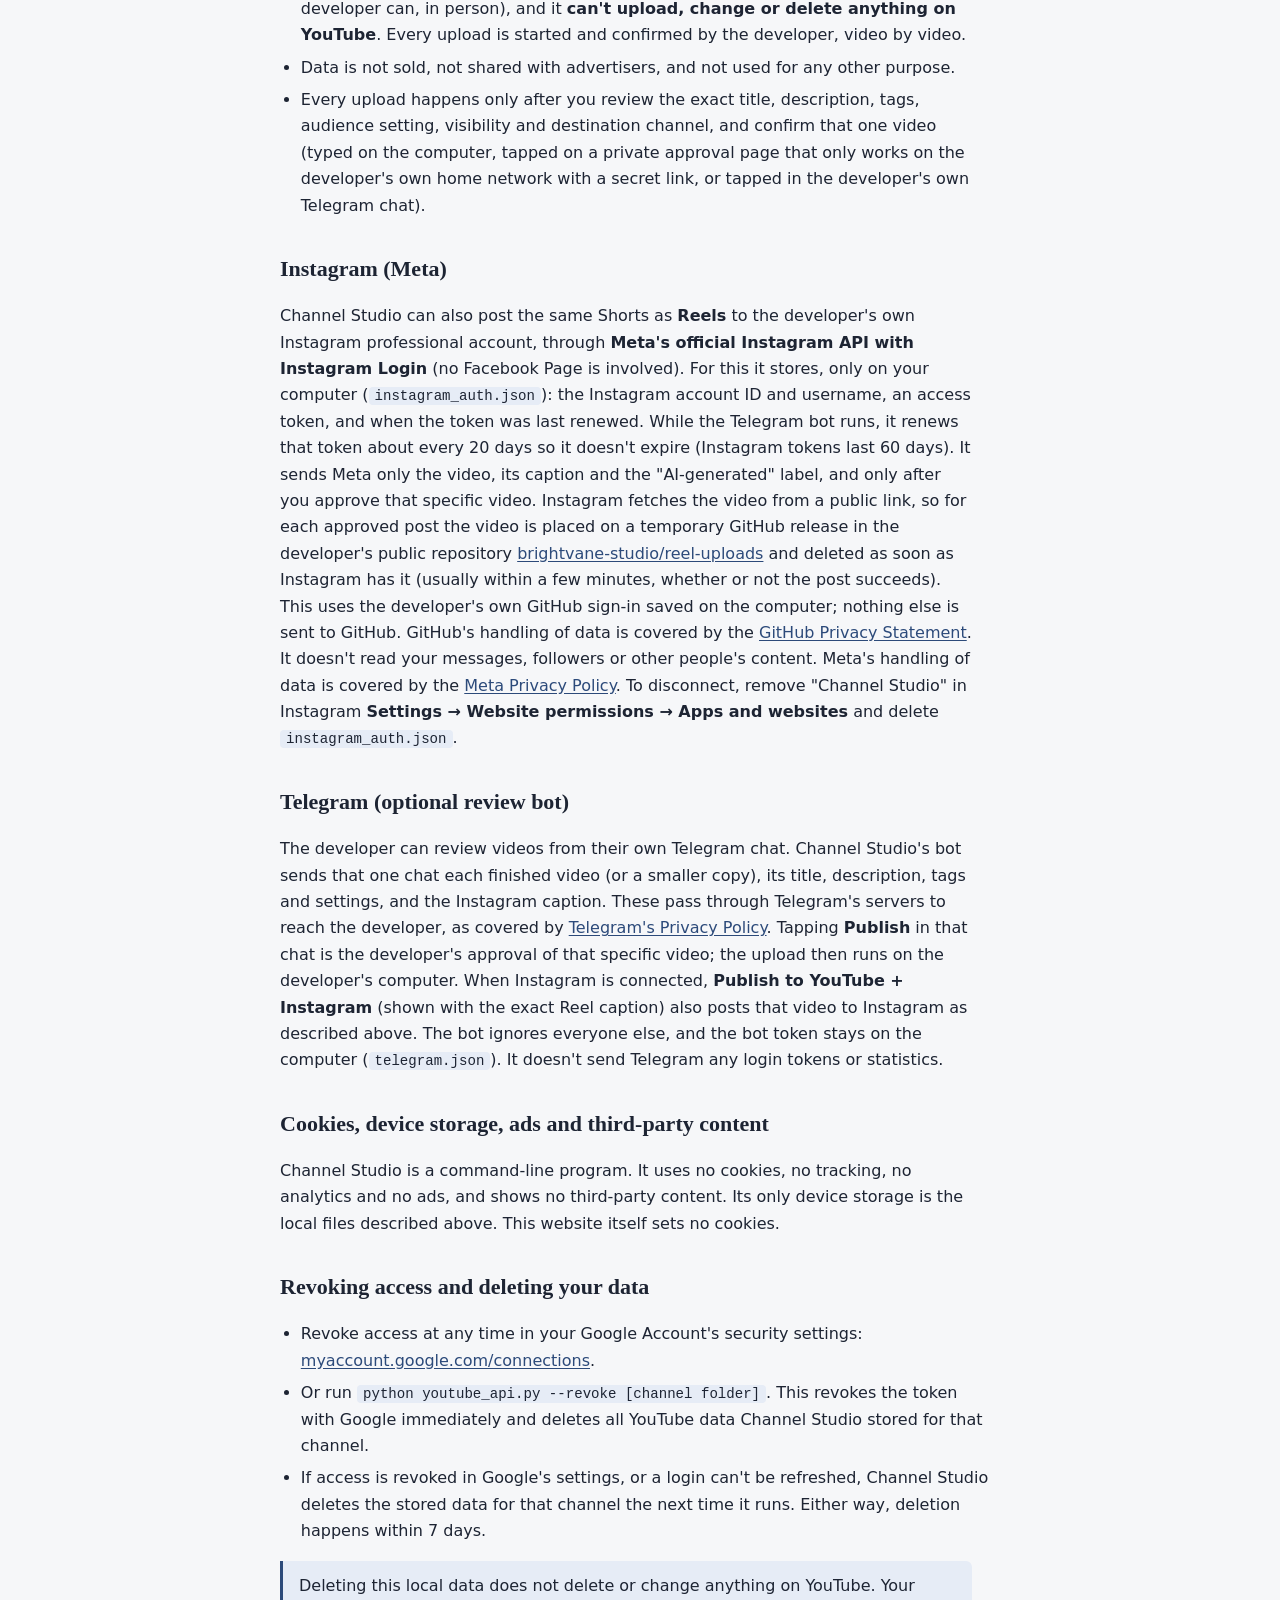
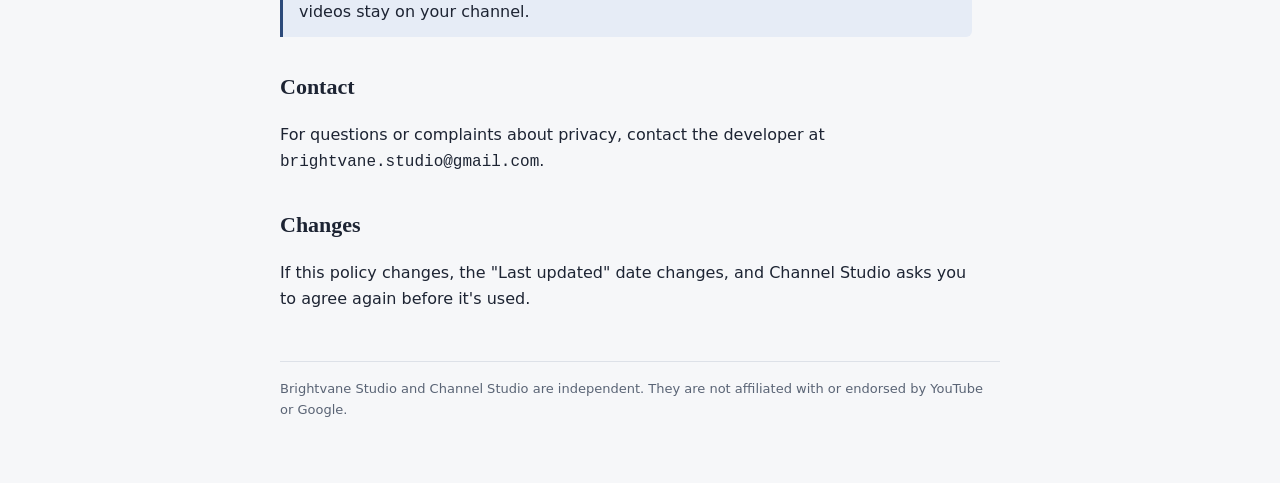
==== commit 03647a6f: "Policies: restore the 15 October Terms and Privacy Policy Co-Authored-By: Claude Opus 5.5 <noreply@a" ====
--- a/privacy.html
+++ b/privacy.html
@@ -19,7 +19,7 @@
   <header class="page">
     <p class="eyebrow">Channel Studio (personal uploader)</p>
     <h1>Privacy Policy</h1>
-    <p class="updated">Last updated: 7 November 2026</p>
+    <p class="updated">Last updated: 15 October 2026</p>
   </header>
 
   <p>Channel Studio is a personal tool that its developer uses to upload their own videos to their own YouTube channels and to see how those videos are doing. It is not offered to the public, and it has no other users.</p>
@@ -46,8 +46,7 @@
   <ul>
     <li>Everything is stored <strong>only on your own computer</strong>. Channel Studio has no server and no database, and it sends nothing to anyone except Google/YouTube (over HTTPS) to carry out the actions you approve.</li>
     <li><strong>AI assistant.</strong> Channel Studio is operated together with an <strong>AI assistant (Anthropic's Claude)</strong>, which runs on the developer's computer as the developer's agent. It creates the videos and their titles, descriptions and tags. It may also <strong>use Channel Studio's saved sign-in on the developer's behalf for read-only actions</strong>: listing the channel's videos, reading their view, like and comment counts, and re-checking that stored records are still current. Information the assistant reads this way is processed by Anthropic to provide the assistant. Anthropic's privacy policy: <a href="https://www.anthropic.com/legal/privacy">anthropic.com/legal/privacy</a>.</li>
-    <li><strong>What the AI assistant cannot do:</strong> it can't sign in or grant access (only the developer can, in person), and it <strong>can't upload or change videos, or delete anything on YouTube</strong>. Every upload is started and confirmed by the developer, video by video.</li>
-    <li><strong>One exception, channel profile and settings:</strong> when the developer asks in a live chat, it may edit the developer's own channel profile and settings (name, handle, banner, profile picture, description, links, keywords, audience and upload defaults) in the developer's own signed-in browser, where the developer can watch the changes. This doesn't use Channel Studio or its saved sign-in. What the assistant sees on those pages is processed by Anthropic to provide the assistant.</li>
+    <li><strong>What the AI assistant cannot do:</strong> it can't sign in or grant access (only the developer can, in person), and it <strong>can't upload, change or delete anything on YouTube</strong>. Every upload is started and confirmed by the developer, video by video.</li>
     <li>Data is not sold, not shared with advertisers, and not used for any other purpose.</li>
     <li>Every upload happens only after you review the exact title, description, tags, audience setting, visibility and destination channel, and confirm that one video (typed on the computer, tapped on a private approval page that only works on the developer's own home network with a secret link, or tapped in the developer's own Telegram chat).</li>
   </ul>
